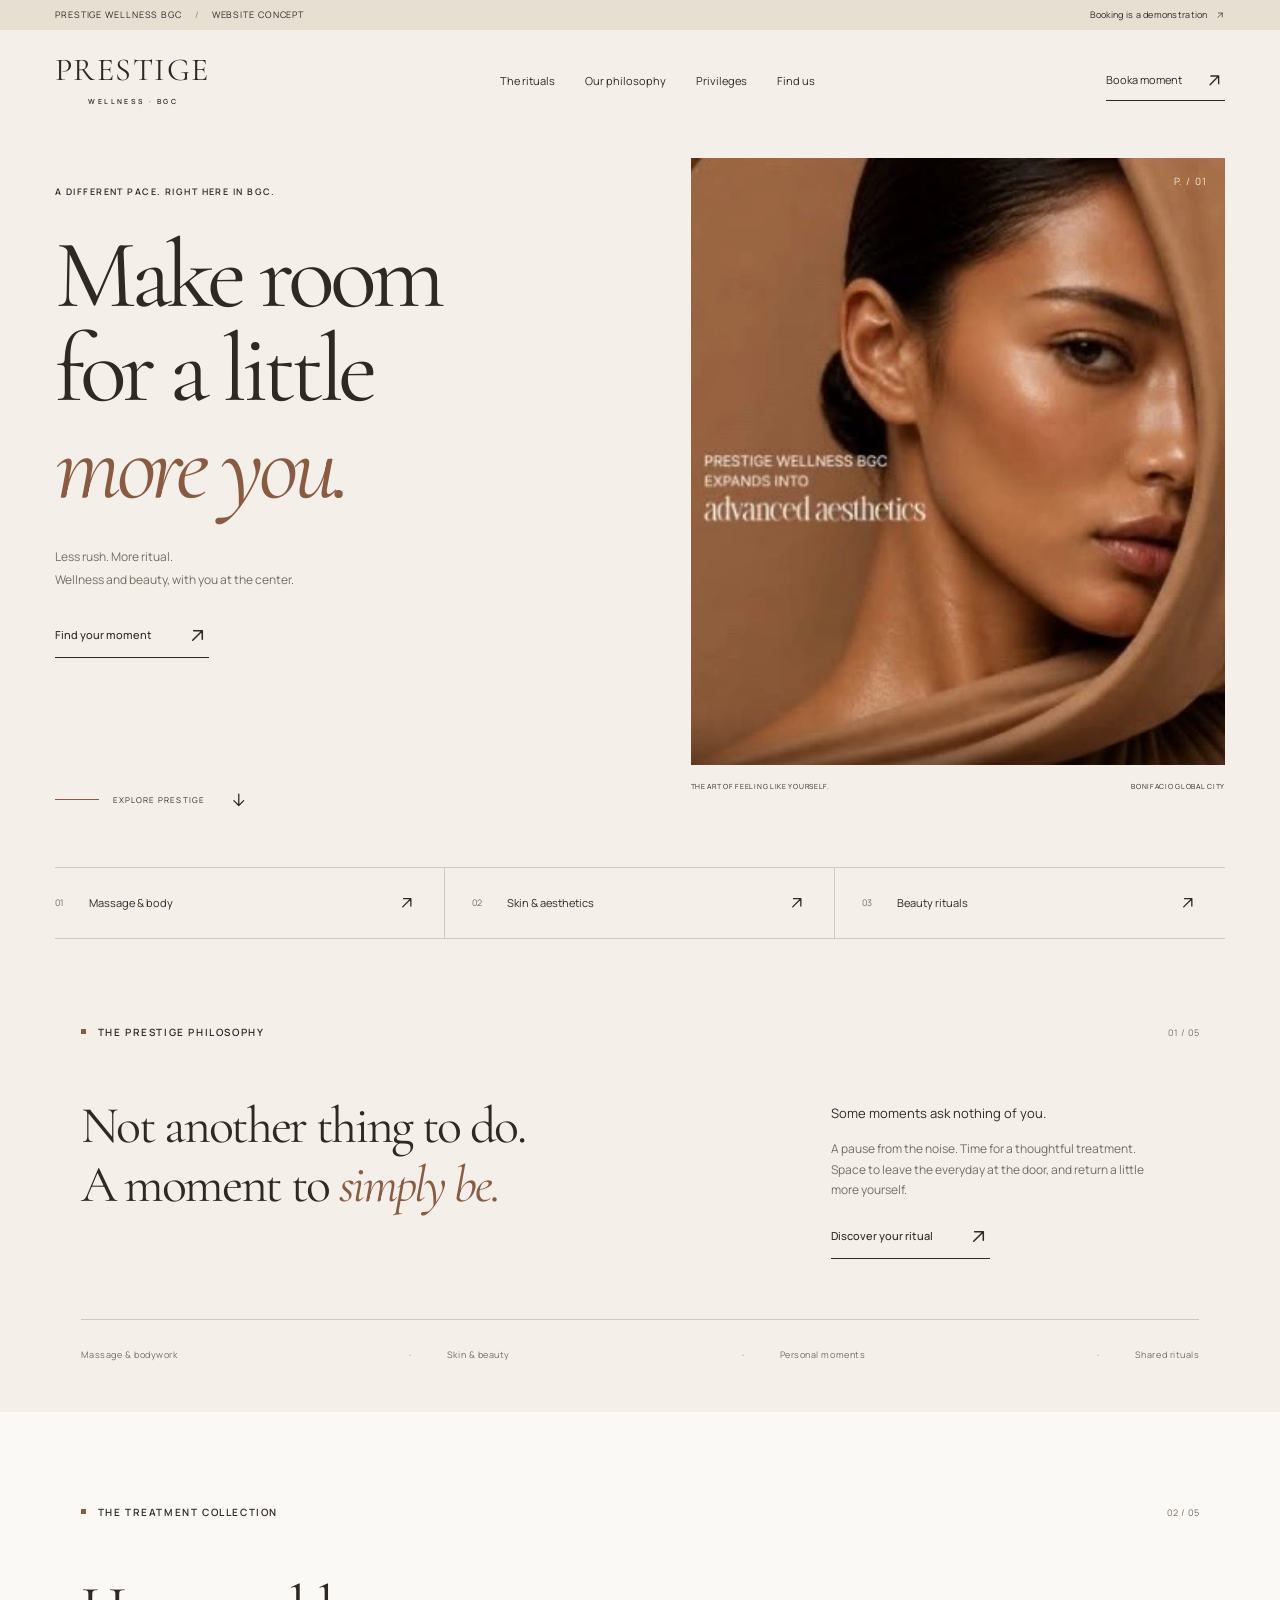
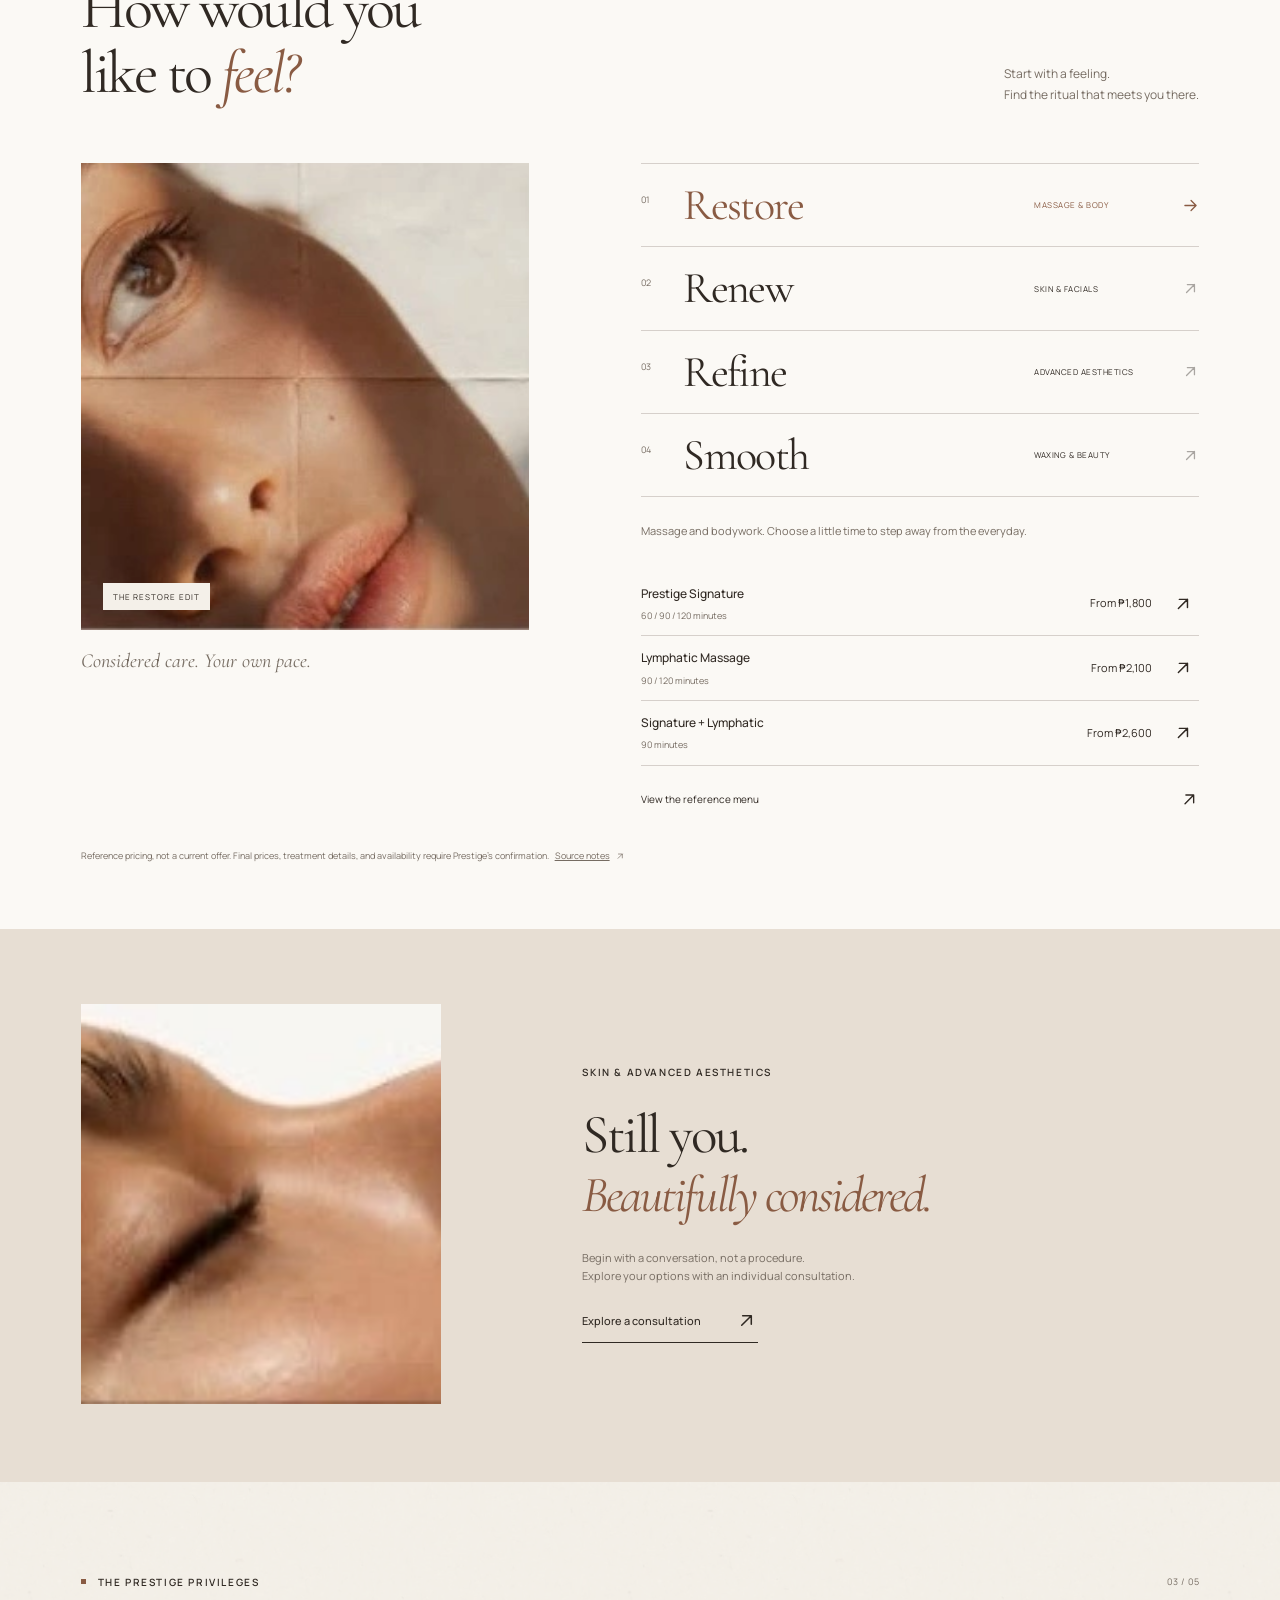
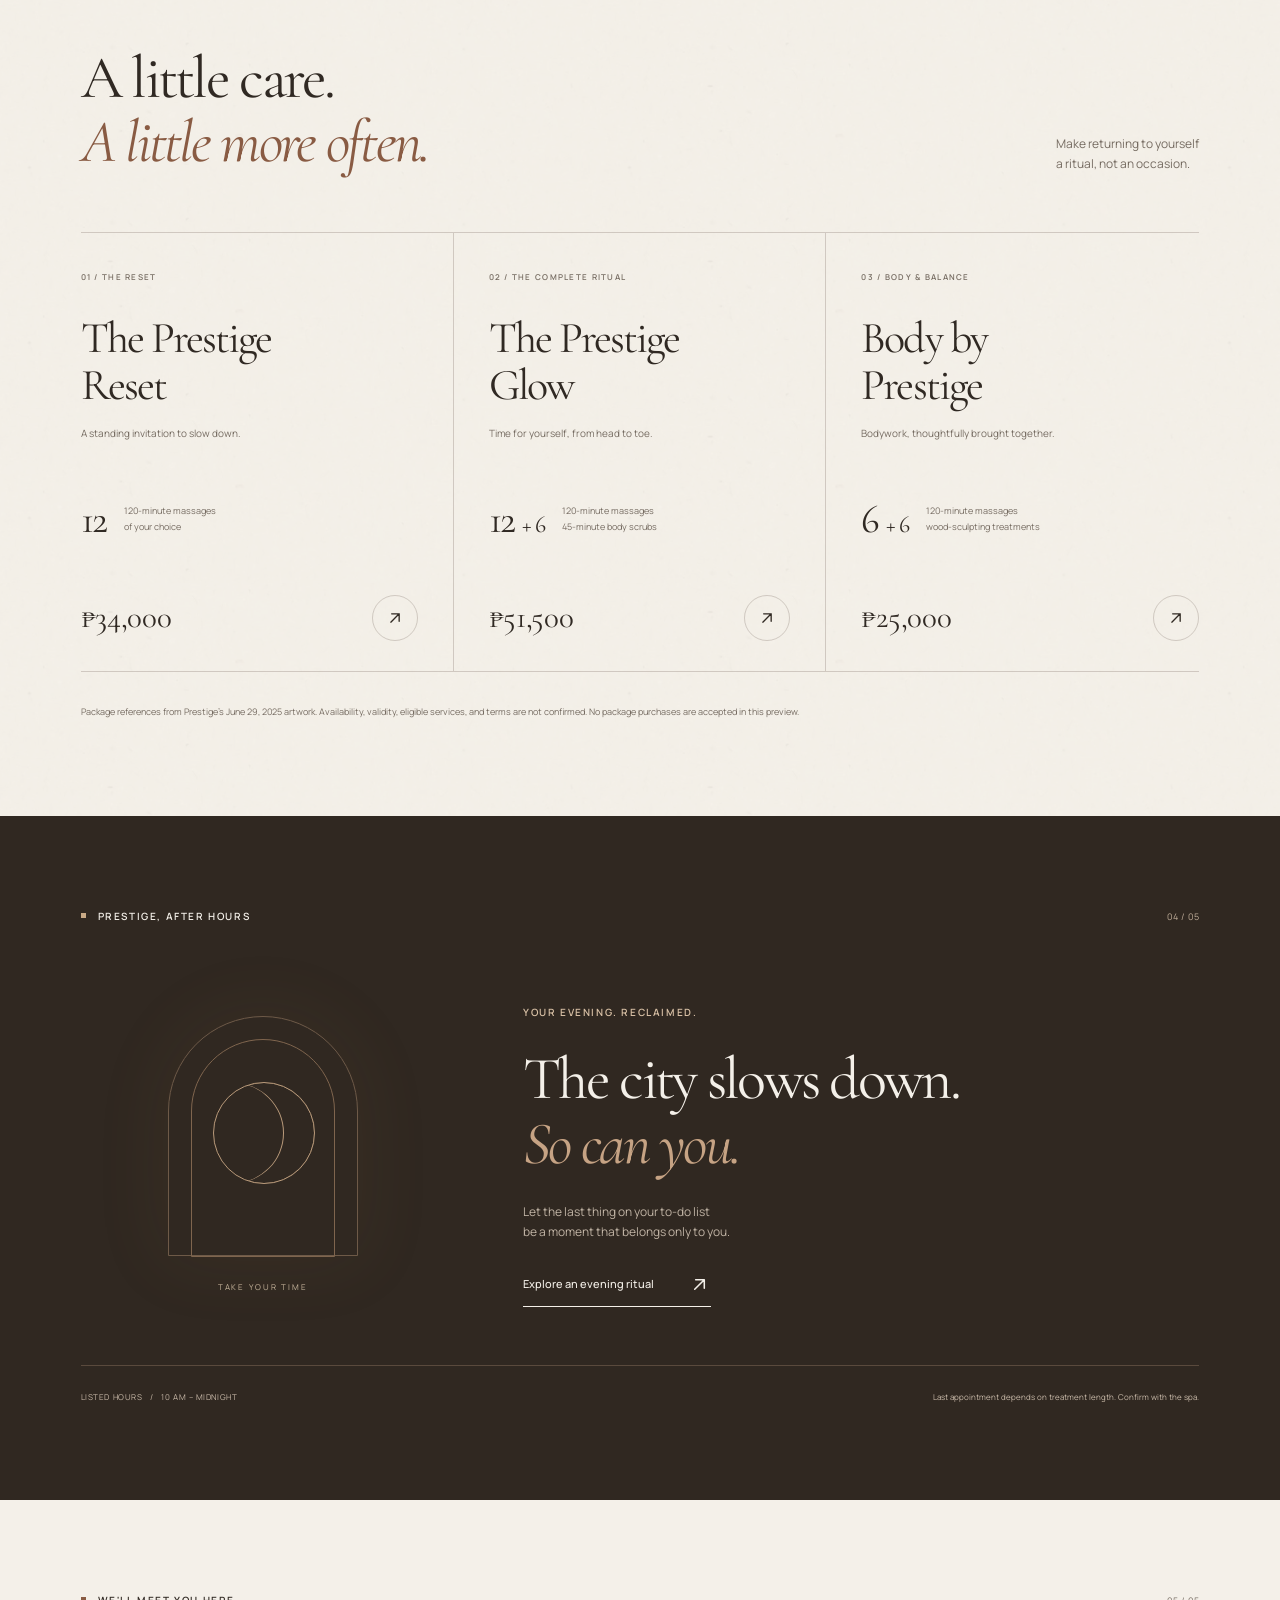
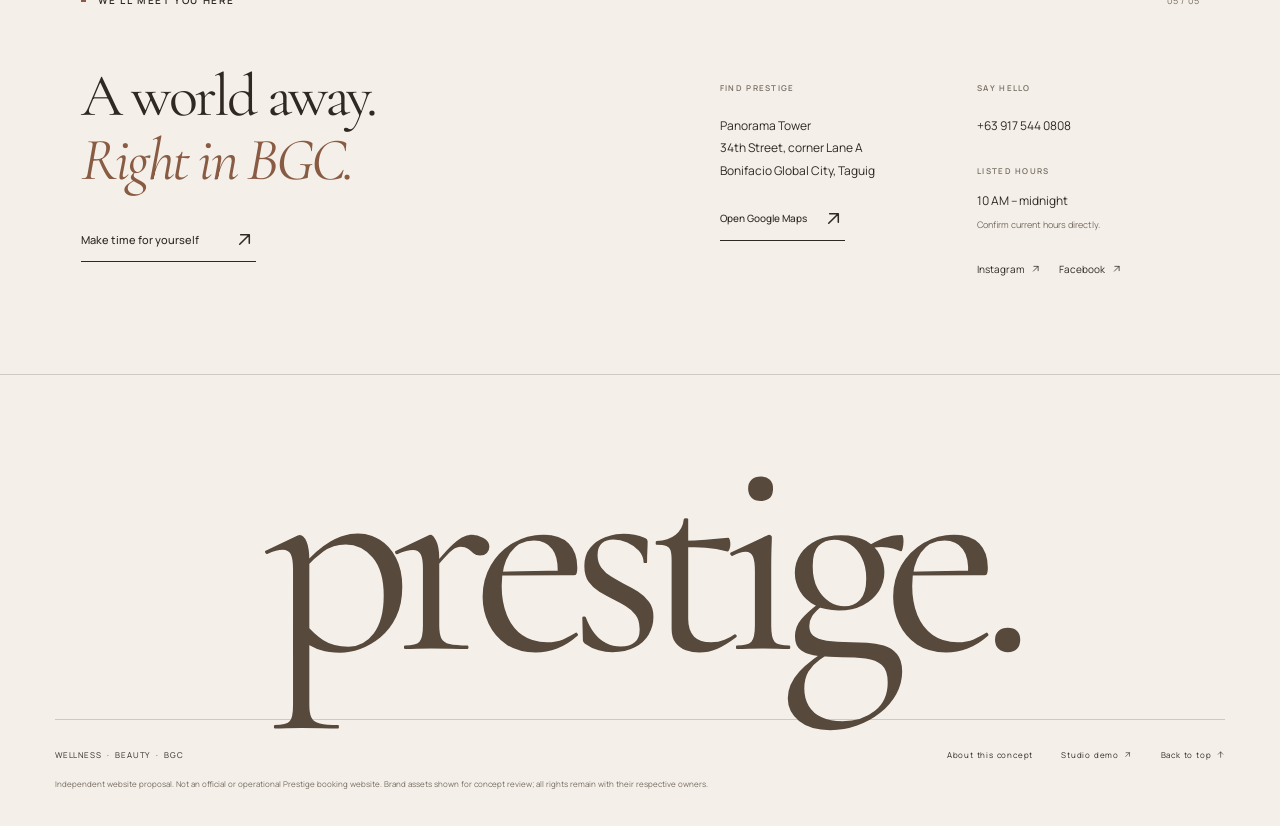
==== v1/index.html @ 55187566 "feat: organize demo versions into v1, v2, v3 folders - v1: Current deployed static site version - v2" ====
<!doctype html>
<html lang="en">
<head>
  <meta charset="utf-8">
  <meta name="viewport" content="width=device-width, initial-scale=1, viewport-fit=cover">
  <meta name="theme-color" content="#f4f0e9">
  <meta name="robots" content="noindex,nofollow">
  <meta name="description" content="An independent website concept for Prestige Wellness BGC. Explore wellness, beauty, and a demonstration booking experience. Not a live booking service.">
  <title>Prestige Wellness BGC &mdash; A little more you.</title>
  <link rel="icon" href="assets/favicon.svg" type="image/svg+xml">
  <link rel="preconnect" href="https://fonts.googleapis.com">
  <link rel="preconnect" href="https://fonts.gstatic.com" crossorigin>
  <link href="https://fonts.googleapis.com/css2?family=Cormorant+Garamond:ital,wght@0,400;0,500;0,600;1,400;1,500&family=Manrope:wght@400;450;500;550;600;650&display=swap" rel="stylesheet">
  <link rel="stylesheet" href="style.css">
  <script defer src="app.js"></script>
</head>
<body>
<svg class="svg-sprite" aria-hidden="true" focusable="false">
  <symbol id="icon-arrow-up-right" viewBox="0 0 24 24"><path d="M7 17 17 7M8 7h9v9"/></symbol>
  <symbol id="icon-arrow-right" viewBox="0 0 24 24"><path d="M5 12h14M13 6l6 6-6 6"/></symbol>
  <symbol id="icon-arrow-left" viewBox="0 0 24 24"><path d="M19 12H5M11 6l-6 6 6 6"/></symbol>
  <symbol id="icon-arrow-down" viewBox="0 0 24 24"><path d="M12 5v14M6 13l6 6 6-6"/></symbol>
  <symbol id="icon-arrow-up" viewBox="0 0 24 24"><path d="M12 19V5M6 11l6-6 6 6"/></symbol>
  <symbol id="icon-close" viewBox="0 0 24 24"><path d="m6 6 12 12M18 6 6 18"/></symbol>
  <symbol id="icon-check" viewBox="0 0 24 24"><path d="m5 12 4 4L19 6"/></symbol>
  <symbol id="icon-menu" viewBox="0 0 24 24"><path d="M4 8h16M4 16h16"/></symbol>
  <symbol id="icon-overview" viewBox="0 0 24 24"><rect x="4" y="4" width="6" height="6" rx="1"/><rect x="14" y="4" width="6" height="6" rx="1"/><rect x="4" y="14" width="6" height="6" rx="1"/><rect x="14" y="14" width="6" height="6" rx="1"/></symbol>
  <symbol id="icon-calendar" viewBox="0 0 24 24"><path d="M6 3v3M18 3v3M4 9h16M5 5h14a1 1 0 0 1 1 1v14H4V6a1 1 0 0 1 1-1Z"/></symbol>
  <symbol id="icon-diamond" viewBox="0 0 24 24"><path d="m12 3 9 9-9 9-9-9 9-9Z"/></symbol>
  <symbol id="icon-list" viewBox="0 0 24 24"><path d="M9 6h11M9 12h11M9 18h11M4 6h.01M4 12h.01M4 18h.01"/></symbol>
  <symbol id="icon-download" viewBox="0 0 24 24"><path d="M12 4v11M7 10l5 5 5-5M5 20h14"/></symbol>
  <symbol id="icon-plus" viewBox="0 0 24 24"><path d="M12 5v14M5 12h14"/></symbol>
</svg>
<a class="skip-link" href="#main">Skip to content</a>
<div id="site-view">
  <div class="concept-line"><span>PRESTIGE WELLNESS BGC <span class="concept-sep">/</span> WEBSITE CONCEPT</span><span>Booking is a demonstration <svg class="ui-icon" aria-hidden="true" viewBox="0 0 24 24"><use href="#icon-arrow-up-right"/></svg></span></div>
  <header class="site-header" id="site-header">
    <a href="#home" class="wordmark" aria-label="Prestige Wellness BGC home"><span>PRESTIGE</span><small>W E L L N E S S &nbsp; &middot; &nbsp; B G C</small></a>
    <nav class="desktop-nav" aria-label="Main navigation"><a href="#rituals">The rituals</a><a href="#philosophy">Our philosophy</a><a href="#privileges">Privileges</a><a href="#visit">Find us</a></nav>
    <div class="header-actions"><button class="book-link" data-book="default"><span class="book-label"><span>Book</span><span class="book-long"> a moment</span></span><svg class="ui-icon" aria-hidden="true" viewBox="0 0 24 24"><use href="#icon-arrow-up-right"/></svg></button><button class="menu-button" id="menu-open" aria-label="Open menu" aria-haspopup="dialog"><svg class="ui-icon" aria-hidden="true" viewBox="0 0 24 24"><use href="#icon-menu"/></svg></button></div>
  </header>
  <main id="main">
    <section class="hero" id="home" aria-labelledby="hero-title">
      <div class="hero-copy">
        <p class="eyebrow hero-enter">A DIFFERENT PACE. RIGHT HERE IN BGC.</p>
        <h1 id="hero-title"><span class="hero-line">Make room</span><span class="hero-line">for a little</span><span class="hero-line"><em>more you.</em></span></h1>
        <p class="hero-description hero-enter">Less rush. More ritual.<br>Wellness and beauty, with you at the center.</p>
        <button class="text-link hero-enter" data-book="default">Find your moment <svg class="ui-icon" aria-hidden="true" viewBox="0 0 24 24"><use href="#icon-arrow-up-right"/></svg></button>
        <a class="hero-scroll" href="#rituals"><span class="scroll-line" aria-hidden="true"></span>EXPLORE PRESTIGE <svg class="ui-icon" aria-hidden="true" viewBox="0 0 24 24"><use href="#icon-arrow-down"/></svg></a>
      </div>
      <div class="hero-art">
        <div class="hero-photo-wrap"><img class="hero-photo" src="assets/portrait.webp" alt="Warm-toned beauty photography from Prestige Wellness BGC's supplied brand artwork" width="750" height="752" fetchpriority="high"><div class="photo-shade"></div><span class="photo-index">P. / 01</span></div>
        <div class="hero-caption"><span>THE ART OF FEELING LIKE YOURSELF.</span><span>BONIFACIO GLOBAL CITY</span></div>
      </div>
    </section>
    <div class="chapter-strip" aria-label="Explore treatment categories"><a href="#rituals" data-category="restore"><span>01</span> Massage &amp; body <svg class="ui-icon" aria-hidden="true" viewBox="0 0 24 24"><use href="#icon-arrow-up-right"/></svg></a><a href="#rituals" data-category="renew"><span>02</span> Skin &amp; aesthetics <svg class="ui-icon" aria-hidden="true" viewBox="0 0 24 24"><use href="#icon-arrow-up-right"/></svg></a><a href="#rituals" data-category="smooth"><span>03</span> Beauty rituals <svg class="ui-icon" aria-hidden="true" viewBox="0 0 24 24"><use href="#icon-arrow-up-right"/></svg></a></div>
    <section class="philosophy section-pad" id="philosophy" aria-labelledby="philosophy-title">
      <div class="section-note"><span class="eyebrow">THE PRESTIGE PHILOSOPHY</span><span class="section-number">01 / 05</span></div>
      <div class="philosophy-grid reveal"><h2 id="philosophy-title">Not another thing to do.<br>A moment to <em>simply be.</em></h2><div class="philosophy-body"><p>Some moments ask nothing of you.</p><p>A pause from the noise. Time for a thoughtful treatment. Space to leave the everyday at the door, and return a little more yourself.</p><a class="text-link" href="#rituals">Discover your ritual <svg class="ui-icon" aria-hidden="true" viewBox="0 0 24 24"><use href="#icon-arrow-up-right"/></svg></a></div></div>
      <div class="quiet-details reveal"><span>Massage &amp; bodywork</span><span>Skin &amp; beauty</span><span>Personal moments</span><span>Shared rituals</span></div>
    </section>
    <section class="rituals section-pad" id="rituals" aria-labelledby="rituals-title">
      <div class="section-note"><span class="eyebrow">THE TREATMENT COLLECTION</span><span class="section-number">02 / 05</span></div>
      <div class="section-heading reveal"><h2 id="rituals-title">How would you<br>like to <em>feel?</em></h2><p>Start with a feeling.<br>Find the ritual that meets you there.</p></div>
      <div class="ritual-layout reveal">
        <div class="ritual-visual"><div class="ritual-image-frame"><img id="ritual-image" src="assets/skin-detail.webp" width="536" height="514" alt="A close-up from Prestige's warm, editorial beauty imagery" loading="lazy"><span class="image-label" id="ritual-image-label">THE RESTORE EDIT</span></div><p class="image-footnote">Considered care. Your own pace.</p></div>
        <div class="ritual-index"><div class="ritual-tabs" role="tablist" aria-label="Treatment collection"><button id="tab-restore" role="tab" aria-selected="true" aria-controls="ritual-panel" data-ritual="restore" tabindex="0"><span class="tab-number">01</span><span class="tab-name">Restore</span><span class="tab-description">MASSAGE &amp; BODY</span><svg class="ui-icon tab-arrow" aria-hidden="true" viewBox="0 0 24 24"><use href="#icon-arrow-up-right"/></svg></button><button id="tab-renew" role="tab" aria-selected="false" aria-controls="ritual-panel" data-ritual="renew" tabindex="-1"><span class="tab-number">02</span><span class="tab-name">Renew</span><span class="tab-description">SKIN &amp; FACIALS</span><svg class="ui-icon tab-arrow" aria-hidden="true" viewBox="0 0 24 24"><use href="#icon-arrow-up-right"/></svg></button><button id="tab-refine" role="tab" aria-selected="false" aria-controls="ritual-panel" data-ritual="refine" tabindex="-1"><span class="tab-number">03</span><span class="tab-name">Refine</span><span class="tab-description">ADVANCED AESTHETICS</span><svg class="ui-icon tab-arrow" aria-hidden="true" viewBox="0 0 24 24"><use href="#icon-arrow-up-right"/></svg></button><button id="tab-smooth" role="tab" aria-selected="false" aria-controls="ritual-panel" data-ritual="smooth" tabindex="-1"><span class="tab-number">04</span><span class="tab-name">Smooth</span><span class="tab-description">WAXING &amp; BEAUTY</span><svg class="ui-icon tab-arrow" aria-hidden="true" viewBox="0 0 24 24"><use href="#icon-arrow-up-right"/></svg></button></div><div class="ritual-panel" role="tabpanel" id="ritual-panel" aria-labelledby="tab-restore"></div><button class="menu-link" data-action="full-menu">View the reference menu <svg class="ui-icon" aria-hidden="true" viewBox="0 0 24 24"><use href="#icon-arrow-up-right"/></svg></button></div>
      </div>
      <p class="price-note">Reference pricing, not a current offer. Final prices, treatment details, and availability require Prestige's confirmation. <button class="inline-icon-link" data-action="sources">Source notes <svg class="ui-icon" aria-hidden="true" viewBox="0 0 24 24"><use href="#icon-arrow-up-right"/></svg></button></p>
    </section>
    <section class="skin-story" aria-labelledby="skin-title"><div class="skin-image"><img src="assets/stillness.webp" alt="A relaxed profile from Prestige's supplied advanced-aesthetics artwork" width="1125" height="381" loading="lazy"></div><div class="skin-story-copy reveal"><p class="eyebrow">SKIN &amp; ADVANCED AESTHETICS</p><h2 id="skin-title">Still you.<br><em>Beautifully considered.</em></h2><div class="skin-bottom"><p>Begin with a conversation, not a procedure.<br>Explore your options with an individual consultation.</p><button class="text-link" data-book="consultation">Explore a consultation <svg class="ui-icon" aria-hidden="true" viewBox="0 0 24 24"><use href="#icon-arrow-up-right"/></svg></button></div></div></section>
    <section class="privileges section-pad" id="privileges" aria-labelledby="privileges-title"><div class="section-note"><span class="eyebrow">THE PRESTIGE PRIVILEGES</span><span class="section-number">03 / 05</span></div><div class="section-heading reveal"><h2 id="privileges-title">A little care.<br><em>A little more often.</em></h2><p>Make returning to yourself<br>a ritual, not an occasion.</p></div><div class="package-grid reveal"><article class="package"><span class="eyebrow">01 / THE RESET</span><h3>The Prestige<br>Reset</h3><p class="package-intro">A standing invitation to slow down.</p><div class="package-inclusion"><strong>12</strong><span>120-minute massages<br>of your choice</span></div><div class="package-bottom"><span class="package-price">&#8369;34,000</span><button class="round-arrow" data-package="reset" aria-label="Explore The Prestige Reset"><svg class="ui-icon" aria-hidden="true" viewBox="0 0 24 24"><use href="#icon-arrow-up-right"/></svg></button></div></article><article class="package"><span class="eyebrow">02 / THE COMPLETE RITUAL</span><h3>The Prestige<br>Glow</h3><p class="package-intro">Time for yourself, from head to toe.</p><div class="package-inclusion"><strong>12 <i>+ 6</i></strong><span>120-minute massages<br>45-minute body scrubs</span></div><div class="package-bottom"><span class="package-price">&#8369;51,500</span><button class="round-arrow" data-package="glow" aria-label="Explore The Prestige Glow"><svg class="ui-icon" aria-hidden="true" viewBox="0 0 24 24"><use href="#icon-arrow-up-right"/></svg></button></div></article><article class="package"><span class="eyebrow">03 / BODY &amp; BALANCE</span><h3>Body by<br>Prestige</h3><p class="package-intro">Bodywork, thoughtfully brought together.</p><div class="package-inclusion"><strong>6 <i>+ 6</i></strong><span>120-minute massages<br>wood-sculpting treatments</span></div><div class="package-bottom"><span class="package-price">&#8369;25,000</span><button class="round-arrow" data-package="body" aria-label="Explore Body by Prestige"><svg class="ui-icon" aria-hidden="true" viewBox="0 0 24 24"><use href="#icon-arrow-up-right"/></svg></button></div></article></div><p class="price-note">Package references from Prestige's June 29, 2025 artwork. Availability, validity, eligible services, and terms are not confirmed. No package purchases are accepted in this preview.</p></section>
    <section class="after-dark section-pad" id="evening" aria-labelledby="evening-title"><div class="section-note"><span class="eyebrow">PRESTIGE, AFTER HOURS</span><span class="section-number">04 / 05</span></div><div class="after-dark-inner reveal"><div class="evening-mark" aria-hidden="true"><span></span><small>TAKE YOUR TIME</small></div><div><p class="eyebrow">YOUR EVENING. RECLAIMED.</p><h2 id="evening-title">The city slows down.<br><em>So can you.</em></h2><p>Let the last thing on your to-do list<br>be a moment that belongs only to you.</p><button class="text-link light" data-book="default" data-evening="true">Explore an evening ritual <svg class="ui-icon" aria-hidden="true" viewBox="0 0 24 24"><use href="#icon-arrow-up-right"/></svg></button></div></div><div class="evening-footer"><span>LISTED HOURS &nbsp; / &nbsp; 10 AM &ndash; MIDNIGHT</span><span>Last appointment depends on treatment length. Confirm with the spa.</span></div></section>
    <section class="visit section-pad" id="visit" aria-labelledby="visit-title"><div class="section-note"><span class="eyebrow">WE'LL MEET YOU HERE</span><span class="section-number">05 / 05</span></div><div class="visit-grid reveal"><div><h2 id="visit-title">A world away.<br><em>Right in BGC.</em></h2><button class="text-link" data-book="default">Make time for yourself <svg class="ui-icon" aria-hidden="true" viewBox="0 0 24 24"><use href="#icon-arrow-up-right"/></svg></button></div><div class="visit-details"><div><span class="eyebrow">FIND PRESTIGE</span><p>Panorama Tower<br>34th Street, corner Lane A<br>Bonifacio Global City, Taguig</p><a class="text-link small-link" href="https://www.google.com/maps/search/?api=1&amp;query=Prestige+Wellness+BGC+Panorama+Tower+Taguig" target="_blank" rel="noopener noreferrer">Open Google Maps <svg class="ui-icon" aria-hidden="true" viewBox="0 0 24 24"><use href="#icon-arrow-up-right"/></svg></a></div><div><span class="eyebrow">SAY HELLO</span><p><a href="tel:+639175440808">+63 917 544 0808</a></p><span class="eyebrow hours-label">LISTED HOURS</span><p>10 AM &ndash; midnight<br><small>Confirm current hours directly.</small></p><div class="social-links"><a class="inline-icon-link" href="https://www.instagram.com/prstgwellnessbgc/" target="_blank" rel="noopener noreferrer">Instagram <svg class="ui-icon" aria-hidden="true" viewBox="0 0 24 24"><use href="#icon-arrow-up-right"/></svg></a><a class="inline-icon-link" href="https://www.facebook.com/profile.php?id=61563363686619" target="_blank" rel="noopener noreferrer">Facebook <svg class="ui-icon" aria-hidden="true" viewBox="0 0 24 24"><use href="#icon-arrow-up-right"/></svg></a></div></div></div></div></section>
  </main>
  <footer class="site-footer"><div class="footer-wordmark" aria-hidden="true">prestige.</div><div class="footer-bottom"><span>WELLNESS &nbsp;&middot;&nbsp; BEAUTY &nbsp;&middot;&nbsp; BGC</span><div><button data-action="sources">About this concept</button><a class="inline-icon-link" href="#studio">Studio demo <svg class="ui-icon" aria-hidden="true" viewBox="0 0 24 24"><use href="#icon-arrow-up-right"/></svg></a><a class="inline-icon-link" href="#home" aria-label="Back to top">Back to top <svg class="ui-icon" aria-hidden="true" viewBox="0 0 24 24"><use href="#icon-arrow-up"/></svg></a></div></div><p class="footer-disclosure">Independent website proposal. Not an official or operational Prestige booking website. Brand assets shown for concept review; all rights remain with their respective owners.</p></footer>
  <div class="mobile-book-bar"><span>A moment, just for you.<small>BOOKING PREVIEW</small></span><button data-book="default">Book <svg class="ui-icon" aria-hidden="true" viewBox="0 0 24 24"><use href="#icon-arrow-up-right"/></svg></button></div>
</div>
<div id="studio-view" hidden>
  <aside class="studio-sidebar"><a href="#home" class="wordmark"><span>PRESTIGE</span><small>WELLNESS / STUDIO</small></a><div class="studio-badge">OPERATIONS DEMO</div><nav aria-label="Studio navigation"><button data-studio="overview" class="active"><svg class="ui-icon" aria-hidden="true" viewBox="0 0 24 24"><use href="#icon-overview"/></svg> Overview</button><button data-studio="appointments"><svg class="ui-icon" aria-hidden="true" viewBox="0 0 24 24"><use href="#icon-calendar"/></svg> Appointments</button><button data-studio="packages"><svg class="ui-icon" aria-hidden="true" viewBox="0 0 24 24"><use href="#icon-diamond"/></svg> Guest privileges</button><button data-studio="catalogue"><svg class="ui-icon" aria-hidden="true" viewBox="0 0 24 24"><use href="#icon-list"/></svg> Service catalogue</button></nav><div class="sidebar-bottom"><p>Thoughtful outside.<br>Considered within.</p><a class="inline-icon-link" href="#home"><svg class="ui-icon" aria-hidden="true" viewBox="0 0 24 24"><use href="#icon-arrow-left"/></svg> Guest experience</a><button data-action="reset-demo">Reset demo data</button></div></aside>
  <main class="studio-main" id="studio-main"><div class="studio-topline"><span><i class="demo-dot"></i> SIMULATED DATA &middot; THIS BROWSER ONLY</span><a class="inline-icon-link" href="#home">Guest site <svg class="ui-icon" aria-hidden="true" viewBox="0 0 24 24"><use href="#icon-arrow-up-right"/></svg></a></div><div id="studio-content"></div></main>
</div>
<dialog id="mobile-menu" class="mobile-menu" aria-labelledby="mobile-menu-title"><div class="mobile-menu-head"><span class="eyebrow" id="mobile-menu-title">PRESTIGE WELLNESS</span><button class="icon-close" data-close="mobile-menu" aria-label="Close menu"><svg class="ui-icon" aria-hidden="true" viewBox="0 0 24 24"><use href="#icon-close"/></svg></button></div><nav aria-label="Mobile navigation"><a href="#rituals">The rituals <span>01</span></a><a href="#philosophy">Our philosophy <span>02</span></a><a href="#privileges">Privileges <span>03</span></a><a href="#visit">Find us <span>04</span></a></nav><button class="solid-button" data-book="default">Book a moment <svg class="ui-icon" aria-hidden="true" viewBox="0 0 24 24"><use href="#icon-arrow-up-right"/></svg></button><p class="fine-print">A concept preview. No live bookings.</p></dialog>
<dialog id="booking-dialog" class="booking-dialog" aria-labelledby="booking-title"><div class="booking-layout"><aside class="booking-aside"><a class="wordmark" href="#home" data-close="booking-dialog"><span>PRESTIGE</span><small>WELLNESS &middot; BGC</small></a><div class="booking-aside-middle"><p class="eyebrow">A LITTLE TIME, JUST FOR YOU.</p><h2>Your moment<br><em>starts here.</em></h2><div id="booking-summary"></div></div><p class="booking-demo-note"><span class="demo-dot"></span> CONCEPT PREVIEW<br><span>No live availability. No payment.<br>No personal details required.</span></p></aside><div class="booking-main"><div class="booking-top"><span id="booking-progress" class="eyebrow">01 / YOUR RITUAL</span><button class="icon-close" data-close="booking-dialog" aria-label="Close booking preview"><svg class="ui-icon" aria-hidden="true" viewBox="0 0 24 24"><use href="#icon-close"/></svg></button></div><div id="booking-body"></div><div id="booking-footer" class="booking-footer"></div></div></div></dialog>
<dialog id="info-dialog" class="info-dialog" aria-labelledby="info-title"><button class="icon-close info-close" data-close="info-dialog" aria-label="Close details"><svg class="ui-icon" aria-hidden="true" viewBox="0 0 24 24"><use href="#icon-close"/></svg></button><div id="info-content"></div></dialog>
<div class="toast" id="toast" role="status" aria-live="polite"></div>
</body>
</html>
---- v1/style.css ----
:root{--paper:#f4f0e9;--white:#fbf9f5;--ink:#302923;--muted:#766c62;--clay:#895b43;--sand:#ded4c7;--line:rgba(64,48,36,.2);--dark:#302821;--serif:'Cormorant Garamond','GFS Didot','Bodoni 72','Didot',Georgia,serif;--sans:'Manrope','Inter',Arial,sans-serif;--ease:cubic-bezier(.22,1,.36,1)}
*{box-sizing:border-box}html{scroll-behavior:smooth;scroll-padding-top:110px}body{margin:0;color:var(--ink);background:var(--paper);font-family:var(--sans);font-size:14px;line-height:1.7;-webkit-font-smoothing:antialiased}body.modal-open{overflow:hidden}button,input,select{font:inherit}button,a{-webkit-tap-highlight-color:transparent}button{color:inherit;cursor:pointer}button{background:none;border:0}a{color:inherit;text-decoration:none}a,button{touch-action:manipulation}button:disabled{cursor:not-allowed;opacity:.4}button:focus-visible,a:focus-visible,input:focus-visible,select:focus-visible,summary:focus-visible{outline:2px solid var(--clay);outline-offset:5px}img{display:block;max-width:100%;object-fit:cover}p{margin:0 0 1.2em}h1,h2,h3,h4{margin:0;font-family:var(--serif);font-weight:400;line-height:1.07;letter-spacing:-.045em}h2{font-size:clamp(42px,4.7vw,75px)}h3{font-size:36px}em{font-family:var(--serif);font-weight:400;color:var(--clay)}[hidden]{display:none!important}::selection{background:#b99d86;color:var(--white)}.skip-link{position:fixed;top:-60px;left:20px;z-index:99;padding:12px 24px;background:var(--ink);color:white}.skip-link:focus{top:12px}.eyebrow{font-size:10px;font-weight:600;line-height:1.7;letter-spacing:.16em}.concept-line{height:30px;background:#e8dfd3;display:flex;justify-content:space-between;align-items:center;padding:0 4.3%;font-size:9px;letter-spacing:.1em}.concept-line>span:last-child{letter-spacing:.03em}.concept-sep{margin:0 10px;opacity:.5}.site-header{height:102px;padding:0 4.3%;display:flex;align-items:center;justify-content:space-between;gap:25px;position:sticky;top:0;z-index:20;background:var(--paper);transition:height .35s var(--ease),box-shadow .35s}.site-header.is-scrolled{height:80px;box-shadow:0 1px 0 var(--line)}.wordmark{display:inline-flex;flex-direction:column;align-items:center;flex-shrink:0}.wordmark>span{font-family:var(--serif);font-size:32px;line-height:1;letter-spacing:.045em}.wordmark>small{font-size:7px;font-weight:600;letter-spacing:.1em;margin-top:10px}.desktop-nav{display:flex;gap:30px}.desktop-nav a{font-size:11px;position:relative;padding:8px 0}.desktop-nav a:after{content:'';position:absolute;bottom:2px;left:0;right:100%;height:1px;background:var(--ink);transition:right .3s}.desktop-nav a:hover:after{right:0}.header-actions{display:flex;gap:25px;align-items:center}.reserve-link{display:flex;align-items:center;gap:22px;border-bottom:1px solid var(--ink);padding:9px 0;font-size:11px}.reserve-link span{font-size:20px;transition:transform .3s}.reserve-link:hover span{transform:translate(3px,-3px)}.menu-button{display:none;width:32px;padding:5px 0}.menu-button i{display:block;height:1px;background:currentColor;margin:7px 0}.hero{padding:20px 4.3% 28px;display:grid;grid-template-columns:1.08fr 1fr;gap:5%;max-width:1720px;margin:0 auto;min-height:640px;align-items:stretch}.hero-copy{padding:32px 0 0;display:flex;flex-direction:column;align-items:flex-start}.hero-copy>.eyebrow{margin-bottom:30px;font-size:9px}.hero h1{font-size:clamp(74px,7.6vw,122px);line-height:.96;letter-spacing:-.055em;position:relative;z-index:1}.hero-line{display:block}.hero-line em{line-height:1.03}.hero-description{font-size:12px;line-height:1.9;margin:30px 0 22px;color:var(--muted)}.text-link{display:inline-flex;gap:34px;justify-content:space-between;align-items:center;border-bottom:1px solid currentColor;padding:10px 0;font-size:11px;line-height:1.5;font-weight:500;min-height:44px}.text-link>span{font-size:22px;font-weight:400;transition:transform .3s var(--ease)}.text-link:hover>span{transform:translate(3px,-3px)}.hero-scroll{margin-top:auto;padding-top:44px;display:flex;align-items:center;gap:14px;font-size:8px;letter-spacing:.13em}.scroll-line{width:44px;height:1px;background:var(--clay)}.hero-scroll>span:last-child{font-size:18px;margin-left:10px}.hero-art{position:relative;min-width:0;padding-top:6px}.hero-photo-wrap{position:relative;overflow:hidden;background:#9b6a49;aspect-ratio:.88;max-height:710px}.hero-photo{width:100%;height:100%;position:absolute;object-position:58% 50%;transform:scale(1.035);transition:transform 2s var(--ease)}.ready .hero-photo{transform:scale(1)}.photo-shade{position:absolute;inset:0;box-shadow:inset 0 -80px 60px -75px rgba(27,13,4,.7);pointer-events:none}.photo-index{position:absolute;right:18px;top:15px;color:#f5e7d5;font-size:10px;letter-spacing:.12em}.hero-caption{display:flex;justify-content:space-between;gap:15px;font-size:7px;letter-spacing:.1em;padding:16px 0}.chapter-strip{margin:30px 4.3% 0;border-top:1px solid var(--line);border-bottom:1px solid var(--line);display:grid;grid-template-columns:repeat(3,1fr)}.chapter-strip a{padding:25px 7%;display:flex;align-items:center;gap:25px;border-right:1px solid var(--line);font-size:11px;transition:background .3s}.chapter-strip a:first-child{padding-left:0}.chapter-strip a:last-child{border:0}.chapter-strip a>span:first-child{font-size:9px;color:var(--muted)}.chapter-strip a>span:last-child{margin-left:auto;font-size:17px}.chapter-strip a:hover{background:rgba(167,139,108,.08)}.section-pad{padding:92px 6.3% 96px}.section-note{display:flex;justify-content:space-between;align-items:center;margin-bottom:55px}.section-note>.eyebrow:before{content:'';display:inline-block;width:5px;height:5px;background:var(--clay);margin:0 12px 2px 0}.section-number{font-size:9px;letter-spacing:.08em;color:var(--muted)}.philosophy{padding-top:85px;padding-bottom:50px}.philosophy-grid{display:grid;grid-template-columns:1.7fr 1fr;gap:11%;align-items:start}.philosophy h2{font-size:clamp(38px,4.05vw,64px);line-height:1.15}.philosophy-body{font-size:12px;max-width:340px;padding-top:6px}.philosophy-body p:first-child{font-size:13px}.philosophy-body p:nth-child(2){color:var(--muted)}.quiet-details{display:flex;justify-content:space-between;margin-top:60px;padding-top:27px;border-top:1px solid var(--line);font-size:9px;letter-spacing:.06em;color:var(--muted)}.quiet-details span+span:before{content:'\00b7';margin-right:35px;color:var(--clay)}.rituals{background:var(--white);position:relative;padding-bottom:64px}.section-heading{display:flex;justify-content:space-between;gap:40px;align-items:end;margin-bottom:58px}.section-heading>p{font-size:12px;color:var(--muted);margin:0;max-width:290px}.ritual-layout{display:grid;grid-template-columns:.9fr 1.12fr;gap:10%;align-items:start}.ritual-visual{position:sticky;top:130px}.ritual-image-frame{overflow:hidden;position:relative;background:var(--sand);aspect-ratio:.96}.ritual-image-frame>img{width:100%;height:100%;transition:opacity .25s ease,transform .65s var(--ease);object-position:center}.ritual-image-frame:hover>img{transform:scale(1.025)}.ritual-image-frame>img.changing{opacity:0}.image-label{position:absolute;bottom:20px;left:22px;padding:7px 10px;font-size:8px;background:var(--paper);letter-spacing:.12em}.image-footnote{font-family:var(--serif);font-size:20px;font-style:italic;margin-top:14px;color:var(--muted)}.ritual-tabs{border-top:1px solid var(--line)}.ritual-tabs>button{width:100%;display:grid;grid-template-columns:30px 1fr 135px 18px;gap:12px;align-items:center;text-align:left;padding:17px 0;border-bottom:1px solid var(--line);transition:color .25s,padding .35s var(--ease)}.ritual-tabs>button[aria-selected=true]{color:var(--clay)}.ritual-tabs>button:hover{padding-left:7px}.tab-number{font-size:9px;color:var(--muted);align-self:start;padding-top:11px}.tab-name{font-family:var(--serif);font-size:44px;letter-spacing:-.035em;line-height:1.1}.tab-description{font-size:8px;letter-spacing:.06em}.tab-arrow{font-size:23px;opacity:.4;transition:transform .3s}.ritual-tabs>button[aria-selected=true] .tab-arrow{opacity:1;transform:rotate(45deg)}.ritual-panel{padding:25px 0 0;min-height:210px}.ritual-panel>p{font-size:11px;color:var(--muted);max-width:450px;min-height:36px}.service-row{display:flex;justify-content:space-between;align-items:center;gap:15px;padding:12px 0;border-bottom:1px solid var(--line)}.service-row strong{font-size:12px;font-weight:500;display:block}.service-row small{font-size:9px;display:block;color:var(--muted);margin-top:4px}.service-row>button{display:flex;align-items:center;gap:20px;font-size:11px;min-height:38px;white-space:nowrap}.service-row>button span{font-size:20px}.menu-link{display:flex;align-items:center;justify-content:space-between;width:100%;padding:23px 0 7px;font-size:10px}.menu-link>span{font-size:18px}.price-note{margin:32px 0 0;font-size:9px;line-height:1.8;color:var(--muted);max-width:810px}.price-note button{text-decoration:underline;font-size:inherit;padding:0;margin-left:4px}.skin-story{background:#e7ded3;padding:75px 6.3% 78px;display:grid;grid-template-columns:.65fr 1fr;gap:9%;align-items:center}.skin-image{overflow:hidden;aspect-ratio:.9;background:#d4b99f;align-self:stretch;max-height:400px}.skin-image img{height:100%;width:100%;object-position:43% center}.skin-story-copy>.eyebrow{margin-bottom:25px}.skin-story h2{font-size:clamp(44px,4.3vw,69px);line-height:1.07}.skin-story h2 em{font-size:.92em}.skin-bottom{margin-top:25px;font-size:11px;color:var(--muted)}.skin-bottom .text-link{color:var(--ink)}.privileges{position:relative;background:var(--paper)}.privileges:before{content:'';position:absolute;inset:0;background:url('assets/paper.webp') repeat;background-size:600px;opacity:.14;pointer-events:none}.privileges>*{position:relative}.package-grid{display:grid;grid-template-columns:repeat(3,1fr);border-top:1px solid var(--line);border-bottom:1px solid var(--line)}.package{padding:30px 35px 27px;border-right:1px solid var(--line);position:relative;transition:background .3s}.package:first-child{padding-left:0}.package:last-child{border-right:0;padding-right:0}.package>.eyebrow{font-size:8px;color:var(--muted)}.package h3{font-size:44px;margin:28px 0 16px}.package-intro{font-size:10px;color:var(--muted);min-height:36px}.package-inclusion{display:flex;gap:18px;align-items:center;min-height:75px;margin:20px 0 35px}.package-inclusion strong{font-family:var(--serif);font-size:40px;font-weight:400;white-space:nowrap;letter-spacing:-.04em}.package-inclusion strong i{font-size:24px;font-style:normal}.package-inclusion>span{font-size:9px;color:var(--muted)}.package-bottom{display:flex;align-items:center;justify-content:space-between}.package-price{font-family:var(--serif);font-size:31px;letter-spacing:-.01em}.round-arrow{width:46px;height:46px;border-radius:50%;border:1px solid var(--line);font-size:23px;transition:background .3s,color .3s,transform .3s}.round-arrow:hover{background:var(--ink);color:var(--paper);transform:rotate(5deg)}.after-dark{background:var(--dark);color:var(--paper);overflow:hidden;position:relative}.after-dark .section-number{color:#c1af9b}.after-dark .section-note>.eyebrow:before{background:#c9aa86}.after-dark .section-note{margin-bottom:60px}.after-dark-inner{display:grid;grid-template-columns:.7fr 1.3fr;gap:7%;align-items:center;padding:10px 0 50px}.after-dark-inner>div:last-child>.eyebrow{color:#d8c0a5;margin-bottom:25px}.after-dark h2{font-size:clamp(47px,4.7vw,76px);line-height:1.09}.after-dark h2 em{color:#c6a384}.after-dark-inner>div:last-child>p:not(.eyebrow){font-size:12px;color:#c0b3a4;margin:25px 0 20px}.evening-mark{display:flex;flex-direction:column;align-items:center;justify-content:center;position:relative;min-height:320px}.evening-mark>span{display:block;width:190px;height:240px;border-radius:110px 110px 0 0;border:1px solid #6e5a48;position:relative;box-shadow:0 0 75px 5px rgba(165,124,82,.08)}.evening-mark>span:before{content:'';position:absolute;left:22px;top:22px;width:142px;height:216px;border-radius:85px 85px 0 0;border:1px solid #7f654e}.evening-mark>span:after{content:'';width:100px;height:100px;border-radius:50%;position:absolute;left:44px;top:65px;border:1px solid #b99a7a;box-shadow:inset -30px 0 0 0 #302821,inset -31px 0 0 0 #b99a7a}.evening-mark>small{font-size:8px;letter-spacing:.23em;margin-top:24px;color:#c9b79f}.light{color:var(--paper)}.evening-footer{border-top:1px solid #5a4a3d;padding-top:24px;display:flex;justify-content:space-between;gap:25px;font-size:8px;letter-spacing:.07em;color:#cabbaa}.evening-footer>span:last-child{letter-spacing:0}.visit-grid{display:grid;grid-template-columns:1.1fr 1fr;gap:10%}.visit-grid h2{font-size:clamp(42px,4.7vw,72px);margin-bottom:26px}.visit-details{display:grid;grid-template-columns:1fr 1fr;gap:35px;padding-top:10px}.visit-details .eyebrow{font-size:8px;color:var(--muted)}.visit-details p{font-size:12px;margin-top:17px;line-height:1.9}.visit-details small{font-size:9px;color:var(--muted)}.small-link{font-size:10px;gap:15px}.hours-label{display:block;margin-top:27px}.hours-label+p{margin-top:12px}.social-links{display:flex;gap:18px;flex-wrap:wrap;font-size:10px;margin-top:25px}.site-footer{padding:20px 4.3% 35px;border-top:1px solid var(--line);overflow:hidden}.footer-wordmark{font-family:var(--serif);font-size:22.6vw;line-height:1.12;letter-spacing:-.075em;text-align:center;font-weight:400;color:#57493c}.footer-bottom{display:flex;justify-content:space-between;gap:25px;padding:28px 0 16px;border-top:1px solid var(--line);font-size:8px;letter-spacing:.1em}.footer-bottom>div{display:flex;gap:28px}.footer-bottom button{padding:0;font-size:inherit;letter-spacing:inherit}.footer-disclosure{font-size:8px;color:var(--muted);margin:0;max-width:760px}.mobile-book-bar{display:none}.js-enabled .reveal{opacity:0;transform:translateY(20px);transition:opacity .8s var(--ease),transform .8s var(--ease)}.js-enabled .reveal.visible{opacity:1;transform:none}.ready .hero-line{animation:hero-in 1s var(--ease) both}.ready .hero-line:nth-child(2){animation-delay:.1s}.ready .hero-line:nth-child(3){animation-delay:.2s}.ready .hero-enter{animation:hero-in 1.2s var(--ease) .25s both}@keyframes hero-in{from{opacity:0;transform:translateY(18px)}to{opacity:1;transform:none}}
/* Dialogs */
dialog{border:0;color:var(--ink);padding:0;background:var(--paper)}dialog::backdrop{background:rgba(29,22,16,.65);animation:backdrop-in .3s}dialog[open]{animation:dialog-in .42s var(--ease)}dialog.is-closing{animation:dialog-out .18s ease forwards}dialog.is-closing::backdrop{animation:backdrop-out .18s ease forwards}@keyframes backdrop-in{from{opacity:0}to{opacity:1}}@keyframes backdrop-out{to{opacity:0}}@keyframes dialog-in{from{opacity:0;transform:translateY(22px)}to{opacity:1;transform:none}}@keyframes dialog-out{to{opacity:0;transform:translateY(12px)}}.icon-close{width:44px;height:44px;font-size:28px;line-height:1;font-family:Arial,sans-serif;font-weight:300;flex-shrink:0;display:flex;align-items:center;justify-content:center;transition:background .2s}.icon-close:hover{background:rgba(126,98,74,.1)}.booking-dialog{width:min(1100px,94vw);max-width:none;max-height:92dvh;overflow:auto;box-shadow:0 40px 120px #0003}.booking-layout{display:grid;grid-template-columns:33% 67%;min-height:680px}.booking-aside{background:#e3d6c6;padding:42px 33px 28px;display:flex;flex-direction:column;align-items:flex-start;position:relative;overflow:hidden}.booking-aside:before{content:'';position:absolute;inset:0;background:url('assets/paper.webp') repeat;opacity:.18;pointer-events:none}.booking-aside>*{position:relative}.booking-aside .wordmark span{font-size:26px}.booking-aside .wordmark small{font-size:7px;letter-spacing:.14em}.booking-aside-middle{margin-top:80px;width:100%}.booking-aside-middle>.eyebrow{font-size:8px}.booking-aside-middle h2{font-size:44px}.booking-demo-note{margin-top:auto;padding-top:40px;font-size:8px;letter-spacing:.09em;line-height:2.3;margin-bottom:0}.booking-demo-note>span:last-child{font-size:9px;letter-spacing:0;line-height:1.6}.demo-dot{display:inline-block;width:5px;height:5px;background:var(--clay);border-radius:50%;margin-right:6px;vertical-align:2px}.booking-main{background:var(--white);padding:25px 38px 24px;display:flex;flex-direction:column;min-width:0}.booking-top{display:flex;justify-content:space-between;align-items:center;margin-bottom:26px}.booking-top>.eyebrow{font-size:9px;color:var(--muted)}#booking-body{min-height:430px}#booking-body h2{font-size:43px;line-height:1.1;margin-bottom:15px;outline:0}#booking-body .intro{font-size:11px;color:var(--muted);max-width:430px;margin-bottom:25px}.booking-select{width:100%;background:var(--paper);border:1px solid var(--line);border-radius:0;padding:13px 12px;color:var(--ink);font-size:12px;min-height:48px;appearance:auto}.field-label{display:block;font-size:9px;font-weight:600;letter-spacing:.08em;margin:22px 0 10px}.segmented{display:flex;gap:8px;flex-wrap:wrap}.segmented>button{border:1px solid var(--line);font-size:11px;padding:11px 14px;flex:1;min-width:82px;background:transparent;min-height:46px;transition:background .2s,border-color .2s}.segmented>button[aria-pressed=true]{background:var(--ink);color:var(--white);border-color:var(--ink)}.segmented>button>small{display:block;font-size:9px;opacity:.76;margin-top:2px}.booking-meta-row{display:grid;grid-template-columns:1fr 1fr;gap:22px}.booking-service-desc{font-size:11px;margin-top:12px;color:var(--muted)}.booking-footer{display:flex;align-items:center;justify-content:space-between;gap:15px;border-top:1px solid var(--line);padding-top:22px;margin-top:25px}.solid-button{background:var(--ink);color:var(--paper);min-height:48px;padding:13px 24px;display:inline-flex;justify-content:center;align-items:center;gap:28px;font-size:11px;border:1px solid var(--ink);transition:background .25s}.solid-button:hover:not(:disabled){background:var(--clay);border-color:var(--clay)}.outline-button{border:1px solid var(--line);padding:12px 19px;font-size:11px;min-height:45px;transition:background .2s}.outline-button:hover{background:var(--sand)}.back-button{font-size:11px;min-height:44px;padding:8px 0}.booking-total small{font-size:8px;color:var(--muted);display:block}.booking-total strong{font-size:23px;font-family:var(--serif);font-weight:400}.booking-summary{border-top:1px solid #b6a28d;margin-top:30px;padding-top:20px;font-size:10px}.booking-summary strong{font-family:var(--serif);font-size:24px;display:block;line-height:1.2;font-weight:400;margin-bottom:10px}.booking-summary>span{display:block;color:#6a5645;margin-top:5px}.booking-summary .summary-price{font-family:var(--serif);font-size:27px;margin-top:16px;color:var(--ink)}.date-strip{display:grid;grid-template-columns:repeat(7,1fr);gap:5px}.date-strip>button{border:1px solid var(--line);padding:10px 2px;text-align:center;min-height:73px}.date-strip>button small{font-size:8px;display:block}.date-strip>button strong{font-family:var(--serif);font-size:24px;font-weight:400;display:block;line-height:1.3}.date-strip>button[aria-pressed=true]{background:var(--ink);color:var(--white);border-color:var(--ink)}.date-toolbar{display:flex;align-items:center;justify-content:space-between;gap:15px;margin:20px 0 10px;font-size:10px}.date-toolbar input{font-size:10px;background:none;border:0;border-bottom:1px solid var(--line);padding:5px;max-width:140px}.time-grid{display:grid;grid-template-columns:repeat(4,1fr);gap:7px;margin-top:10px;max-height:176px;overflow:auto;padding:1px}.time-grid>button{border:1px solid var(--line);min-height:40px;padding:6px 2px;font-size:10px}.time-grid>button[aria-pressed=true]{background:var(--clay);color:var(--white);border-color:var(--clay)}.time-grid>button:disabled{text-decoration:line-through;opacity:.25}.subtle-note{font-size:9px;color:var(--muted);line-height:1.7;margin-top:13px}.notice-box{background:#ece5da;border-left:2px solid #ad896a;padding:12px 14px;margin:18px 0;font-size:10px;line-height:1.7}.notice-box strong{font-weight:600}.booking-review{margin:20px 0 25px;border-top:1px solid var(--line)}.booking-review>div{display:flex;justify-content:space-between;gap:25px;border-bottom:1px solid var(--line);padding:12px 0;font-size:11px}.booking-review dt{color:var(--muted)}.booking-review dd{margin:0;text-align:right;max-width:70%}.review-checkbox{display:flex;align-items:flex-start;gap:10px;font-size:10px;line-height:1.7;cursor:pointer}.review-checkbox input{accent-color:var(--clay);margin:3px 0 0;width:15px;height:15px;flex-shrink:0}.success-mark{border:1px solid #9d8065;border-radius:50%;width:58px;height:58px;display:flex;align-items:center;justify-content:center;font-family:var(--serif);font-size:32px;margin:10px 0 26px}.success-reference{font-size:9px;color:var(--muted);letter-spacing:.1em;margin-top:20px}.completion-links{display:flex;gap:20px;margin-top:22px;font-size:10px}.completion-links button,.completion-links a{border-bottom:1px solid var(--line);padding:8px 0}.info-dialog{width:min(690px,92vw);max-height:88dvh;overflow:auto;padding:45px 42px 35px}.info-close{position:absolute;top:12px;right:12px}.info-dialog h2{font-size:43px;max-width:90%;margin:12px 0 23px}.info-dialog h3{font-size:26px;letter-spacing:-.02em;margin:28px 0 12px}.info-dialog p{font-size:12px;line-height:1.9}.info-dialog .eyebrow{font-size:9px}.info-dialog .fine-print{font-size:10px;color:var(--muted)}.info-dialog a{text-decoration:underline;text-underline-offset:3px}.info-table{width:100%;border-collapse:collapse;font-size:11px;margin:15px 0 20px}.info-table th{text-align:left;color:var(--muted);font-weight:500;font-size:9px}.info-table td,.info-table th{padding:10px 0;border-bottom:1px solid var(--line)}.info-table td:last-child,.info-table th:last-child{text-align:right}.toast{position:fixed;bottom:28px;left:50%;transform:translate(-50%,14px);background:var(--ink);color:var(--paper);font-size:11px;line-height:1.6;padding:14px 23px;opacity:0;transition:opacity .25s,transform .25s;z-index:99;max-width:calc(100vw - 40px);pointer-events:none}.toast.show{opacity:1;transform:translate(-50%,0)}.mobile-menu{width:100vw;height:100dvh;max-width:none;max-height:none;padding:25px;margin:0}.mobile-menu-head{display:flex;align-items:center;justify-content:space-between}.mobile-menu nav{margin:50px 0 35px;display:flex;flex-direction:column}.mobile-menu nav>a{font-family:var(--serif);font-size:41px;line-height:1.3;letter-spacing:-.035em;padding:18px 0;border-bottom:1px solid var(--line);display:flex;justify-content:space-between;align-items:center}.mobile-menu nav>a span{font-family:var(--sans);font-size:10px;letter-spacing:0}.mobile-menu .fine-print{font-size:10px;margin-top:20px;color:var(--muted)}.empty-state{border:1px dashed var(--line);padding:25px;font-size:12px;color:var(--muted);margin:15px 0}
/* The deliberately separate operations experience */
#studio-view{min-height:100dvh;background:#f7f5f0}.studio-sidebar{position:fixed;top:0;bottom:0;left:0;width:226px;background:#e9e1d6;padding:38px 24px;display:flex;flex-direction:column;border-right:1px solid var(--line)}.studio-sidebar .wordmark{align-self:flex-start}.studio-sidebar .wordmark span{font-size:27px}.studio-sidebar .wordmark small{font-size:7px;letter-spacing:.14em}.studio-badge{font-size:7px;letter-spacing:.13em;margin-top:26px;color:var(--clay)}.studio-sidebar nav{display:flex;flex-direction:column;gap:7px;margin-top:40px}.studio-sidebar nav button{text-align:left;display:flex;align-items:center;gap:13px;padding:11px 12px;min-height:46px;font-size:11px}.studio-sidebar nav button.active{background:#d7c8b6}.studio-sidebar nav button>span{font-size:19px;line-height:1}.sidebar-bottom{margin-top:auto;font-size:10px}.sidebar-bottom p{font-family:var(--serif);font-size:24px;line-height:1.35;color:var(--muted)}.sidebar-bottom a{display:block;margin-top:28px}.sidebar-bottom button{padding:15px 0 0;color:var(--muted);font-size:9px}.studio-main{margin-left:226px;padding:25px 4% 55px;min-width:0}.studio-topline{display:flex;justify-content:space-between;gap:20px;font-size:8px;color:var(--muted);letter-spacing:.07em;padding-bottom:24px;border-bottom:1px solid var(--line)}.studio-heading{display:flex;justify-content:space-between;gap:22px;align-items:center;margin:40px 0 32px}.studio-heading h1{font-size:48px}.studio-heading p{font-size:11px;color:var(--muted);margin:10px 0 0}.studio-heading select,.studio-filter select{padding:9px 12px;background:transparent;border:1px solid var(--line);font-size:10px;border-radius:0;min-height:42px}.studio-actions{display:flex;gap:10px;align-items:center}.metric-grid{display:grid;grid-template-columns:repeat(4,1fr);border:1px solid var(--line);background:var(--white)}.metric{padding:23px 21px;border-right:1px solid var(--line)}.metric:last-child{border:0}.metric>span{font-size:9px;color:var(--muted);display:block}.metric>strong{font-family:var(--serif);font-size:43px;font-weight:400;line-height:1.4;display:block;margin:10px 0 6px;letter-spacing:-.04em}.metric>small{font-size:8px;color:var(--muted);display:block}.dashboard-columns{display:grid;grid-template-columns:1.4fr 1fr;gap:20px;margin-top:25px}.dashboard-card{background:var(--white);border:1px solid var(--line);padding:25px}.dashboard-card h2{font-family:var(--sans);font-size:12px;letter-spacing:0;font-weight:500}.dashboard-card>p{font-size:9px;color:var(--muted);margin:7px 0 0}.chart{display:flex;height:200px;gap:14px;align-items:end;margin-top:25px;padding:20px 0 25px;border-bottom:1px solid var(--line);position:relative}.chart-col{flex:1;display:flex;flex-direction:column;justify-content:flex-end;align-items:stretch;height:100%;position:relative}.chart-bar{min-height:2px;background:#c0a78c;position:relative;transition:height .5s var(--ease);border:0;width:100%;padding:0;cursor:help}.chart-col:nth-last-child(1) .chart-bar{background:var(--clay)}.chart-bar>span{position:absolute;bottom:100%;left:50%;transform:translateX(-50%);background:var(--ink);color:white;padding:4px 8px;font-size:8px;white-space:nowrap;opacity:0;z-index:2;pointer-events:none}.chart-bar:hover>span,.chart-bar:focus-visible>span{opacity:1}.chart-col>small{position:absolute;top:calc(100% + 8px);left:50%;transform:translateX(-50%);font-size:8px;color:var(--muted);white-space:nowrap}.chart-caption{font-size:9px;color:var(--muted);margin-top:15px}.service-breakdown{margin-top:25px}.breakdown-item{margin:17px 0}.breakdown-item>div:first-child{display:flex;justify-content:space-between;gap:15px;font-size:10px;margin-bottom:8px}.progress-track{background:#ece6dd;height:4px}.progress-fill{height:100%;background:#a38a70;transition:width .4s var(--ease)}.dashboard-card.wide{margin-top:25px}.card-heading{display:flex;align-items:center;justify-content:space-between;gap:20px;margin-bottom:18px}.card-heading button{font-size:9px;text-decoration:underline;text-underline-offset:4px}.data-table-wrap{overflow:auto}.data-table{width:100%;border-collapse:collapse;font-size:10px;white-space:nowrap}.data-table thead th{text-align:left;padding:12px 14px 12px 0;color:var(--muted);font-size:8px;font-weight:500;letter-spacing:.04em;border-bottom:1px solid var(--line)}.data-table td{padding:15px 15px 15px 0;border-bottom:1px solid var(--line)}.data-table tbody tr:last-child td{border-bottom:0}.data-table small{display:block;font-size:8px;color:var(--muted);margin-top:3px}.status{display:inline-block;padding:3px 8px;font-size:8px;border:1px solid #c1cab9;color:#526448;background:#eef1e9}.status.booked{border-color:#d4c3a9;color:#79613e;background:#f3ecdf}.status.cancelled{border-color:#d9c0b5;color:#845f4c;background:#f6eeea}.status.consultation{background:#ede9f2;border-color:#c8bdd6;color:#675574}.status.completed{background:#eef1e9}.table-action{font-size:10px;min-height:36px;min-width:36px;padding:5px 10px}.studio-filter{display:flex;flex-wrap:wrap;justify-content:space-between;gap:14px;margin:22px 0}.studio-filter input{border:1px solid var(--line);background:var(--white);padding:11px 14px;width:270px;font-size:11px;max-width:100%;min-height:44px}.filter-tabs{display:flex;gap:5px;flex-wrap:wrap}.filter-tabs button{font-size:9px;border:1px solid var(--line);padding:10px 12px;min-height:40px}.filter-tabs button.active{background:var(--ink);color:var(--paper)}.studio-footnote{font-size:9px;color:var(--muted);margin:20px 0 0;line-height:1.9}.credit-grid{display:grid;grid-template-columns:repeat(3,1fr);gap:20px}.credit-card{border:1px solid var(--line);background:var(--white);padding:25px}.credit-card h2{font-size:33px;margin:16px 0 12px}.credit-card .eyebrow{font-size:8px}.credit-card>p{font-size:10px;color:var(--muted)}.credit-count{font-family:var(--serif);font-size:46px;line-height:1.3;margin-top:25px}.credit-count span{font-size:20px;color:var(--muted)}.credit-card .progress-track{margin:14px 0 12px}.credit-card>small{font-size:9px;color:var(--muted);display:block}.credit-card button{margin-top:25px;font-size:10px;border-bottom:1px solid var(--line);padding:9px 0}.catalogue-row{display:flex;justify-content:space-between;gap:25px;align-items:center;border-bottom:1px solid var(--line);padding:18px 0}.catalogue-row h3{font-family:var(--sans);font-size:12px;letter-spacing:0;font-weight:500}.catalogue-row p{font-size:10px;color:var(--muted);margin:6px 0 0}.catalogue-row button{min-width:75px;border:1px solid var(--line);font-size:9px;padding:10px 12px}.catalogue-row button[aria-pressed=true]{background:#dfe4d6}.reschedule-form label{margin-top:15px}.sr-only{position:absolute;width:1px;height:1px;padding:0;margin:-1px;overflow:hidden;clip:rect(0,0,0,0);white-space:nowrap;border:0}
@media(min-width:1600px){.section-pad,.skin-story{padding-left:max(6.3%,calc((100vw - 1450px)/2));padding-right:max(6.3%,calc((100vw - 1450px)/2))}.hero-copy{padding-top:50px}.hero-art{padding-top:0}}
@media(max-width:1100px){.desktop-nav{gap:19px}.hero h1{font-size:8.5vw}.hero{gap:3%;min-height:570px}.hero-copy{padding-top:20px}.hero-photo-wrap{aspect-ratio:.79}.section-pad{padding:70px 5%}.philosophy-grid{gap:7%;grid-template-columns:1.5fr 1fr}.ritual-layout{gap:6%}.tab-name{font-size:38px}.ritual-tabs>button{grid-template-columns:23px 1fr 115px 16px;gap:8px}.tab-description{font-size:7px}.package{padding-left:23px;padding-right:23px}.package h3{font-size:38px}.package-inclusion{gap:12px}.package-inclusion strong{font-size:32px}.package-inclusion>span{font-size:8px}.visit-grid{gap:7%}.visit-details{gap:20px}.studio-sidebar{width:190px;padding:30px 18px}.studio-main{margin-left:190px;padding:25px 3% 50px}.metric{padding:20px 14px}.metric>strong{font-size:36px}.dashboard-columns{grid-template-columns:1.25fr 1fr;gap:16px}.dashboard-card{padding:20px}.booking-aside{padding:35px 25px}.booking-main{padding:22px 30px}.booking-aside-middle h2{font-size:39px}.credit-grid{gap:14px}.credit-card{padding:20px}}
@media(max-width:800px){html{scroll-padding-top:85px}.concept-line{padding:0 5%;height:27px;font-size:7px}.concept-line>span:last-child{display:none}.site-header{height:85px;padding:0 5%}.site-header.is-scrolled{height:72px}.wordmark>span{font-size:28px}.wordmark>small{font-size:6px;margin-top:8px}.desktop-nav{display:none}.menu-button{display:block}.reserve-link{font-size:10px;gap:15px}.header-actions{gap:22px}.hero{padding:15px 5% 22px;min-height:530px;grid-template-columns:1fr 1fr;gap:3%}.hero h1{font-size:9.2vw}.hero-copy>.eyebrow{font-size:7px;margin-bottom:22px;max-width:170px}.hero-description{font-size:11px;margin:22px 0 13px}.hero .text-link{font-size:10px}.hero-photo-wrap{aspect-ratio:.7;height:100%;max-height:500px}.hero-caption{font-size:6px}.hero-caption>span:last-child{display:none}.hero-scroll{font-size:6px;padding-top:35px;gap:8px}.chapter-strip{margin:24px 5% 0}.chapter-strip a{font-size:10px;padding:19px 5%;gap:12px}.section-pad{padding:62px 5%}.section-note{margin-bottom:35px}.section-heading{margin-bottom:35px}.section-heading>p{font-size:10px;max-width:175px}.philosophy-grid{grid-template-columns:1.5fr 1fr;gap:5%}.philosophy h2{font-size:37px}.philosophy-body{font-size:10px}.philosophy-body p:first-child{font-size:11px}.quiet-details{margin-top:36px;font-size:8px}.quiet-details span+span:before{margin-right:10px}.ritual-layout{gap:5%;grid-template-columns:.85fr 1.15fr}.ritual-tabs>button{grid-template-columns:19px 1fr 16px;gap:8px;padding:14px 0}.tab-description{display:none}.tab-name{font-size:36px}.tab-number{padding-top:7px}.ritual-image-frame{aspect-ratio:.76}.ritual-panel{padding-top:20px}.ritual-panel>p{font-size:10px}.service-row strong{font-size:11px}.service-row small{font-size:8px}.service-row>button{font-size:10px;gap:10px}.skin-story{padding:50px 5%;gap:6%;grid-template-columns:.7fr 1fr}.skin-story h2{font-size:43px}.skin-bottom{font-size:10px}.skin-story-copy>.eyebrow{font-size:8px}.package{padding:25px 18px}.package>.eyebrow{font-size:7px;letter-spacing:.08em}.package h3{font-size:33px}.package-intro{font-size:9px}.package-inclusion{flex-direction:column;align-items:flex-start;gap:6px;margin:15px 0 25px}.package-inclusion>span{font-size:9px}.package-price{font-size:27px}.round-arrow{width:36px;height:36px;font-size:19px}.after-dark-inner{grid-template-columns:.6fr 1.4fr;gap:7%}.after-dark h2{font-size:43px}.evening-mark>span{width:130px;height:180px;border-radius:90px 90px 0 0}.evening-mark>span:before{left:17px;top:17px;width:94px;height:161px;border-radius:70px 70px 0 0}.evening-mark>span:after{width:66px;height:66px;left:31px;top:60px;box-shadow:inset -20px 0 0 0 #302821,inset -21px 0 0 0 #b99a7a}.evening-mark{min-height:240px}.evening-mark>small{font-size:6px}.visit-grid{grid-template-columns:1fr;gap:42px}.visit-details{max-width:650px;gap:60px;grid-template-columns:1fr 1fr}.footer-bottom>div{gap:18px}.booking-dialog{width:96vw}.booking-layout{grid-template-columns:29% 71%;min-height:650px}.booking-aside{padding:35px 20px}.booking-aside .wordmark span{font-size:21px}.booking-aside .wordmark small{font-size:6px}.booking-aside-middle h2{font-size:31px}.booking-aside-middle>.eyebrow{font-size:6px}.booking-main{padding:18px 25px}.booking-summary strong{font-size:21px}.booking-meta-row{gap:13px}.segmented{gap:5px}.segmented>button{padding:10px 7px;font-size:10px}.studio-sidebar{position:relative;width:100%;padding:18px 5%;display:block;border-right:0;border-bottom:1px solid var(--line)}.studio-sidebar .wordmark{display:inline-flex}.studio-sidebar .wordmark span{font-size:24px}.studio-badge{position:absolute;right:5%;top:24px;margin:0}.studio-sidebar nav{margin-top:20px;flex-direction:row;overflow-x:auto;gap:5px}.studio-sidebar nav button{white-space:nowrap;font-size:10px;padding:8px 12px;min-height:40px}.studio-sidebar nav button span{display:none}.sidebar-bottom{display:none}.studio-main{margin-left:0;padding:22px 5% 40px}.studio-heading h1{font-size:42px}.metric>strong{font-size:36px}.credit-card h2{font-size:29px}}
@media(max-width:560px){body{font-size:13px}.concept-line{font-size:6px;letter-spacing:.08em;height:24px}.concept-sep{margin:0 7px}.site-header{height:78px}.site-header.is-scrolled{height:68px}.wordmark>span{font-size:26px}.header-actions{gap:18px}.reserve-link{font-size:9px;gap:9px}.reserve-link>span{font-size:18px}.menu-button{width:25px}.hero{grid-template-columns:1fr;padding:24px 5% 0;gap:30px}.hero-copy{padding:0;position:relative}.hero-copy>.eyebrow{max-width:none;font-size:7px;margin-bottom:26px}.hero h1{font-size:clamp(67px,18vw,100px);line-height:.95;letter-spacing:-.048em}.hero-description{font-size:11px;margin:24px 0 13px}.hero .text-link{font-size:11px}.hero-scroll{position:absolute;right:0;bottom:8px;writing-mode:vertical-rl;padding:0;font-size:7px;gap:12px}.hero-scroll .scroll-line{height:33px;width:1px}.hero-scroll>span:last-child{display:none}.hero-art{padding:0}.hero-photo-wrap{aspect-ratio:1.02;height:auto;max-height:none}.hero-caption{font-size:6px;letter-spacing:.07em;padding:12px 0}.hero-caption>span:last-child{display:block}.chapter-strip{margin:19px 5% 0;grid-template-columns:1fr}.chapter-strip a,.chapter-strip a:first-child{font-size:11px;padding:16px 0;border-right:0;border-bottom:1px solid var(--line);gap:25px}.chapter-strip a:last-child{border-bottom:0}.chapter-strip a>span:first-child{font-size:8px}.chapter-strip a>span:last-child{font-size:18px}.section-pad{padding:60px 6%}.section-note{margin-bottom:35px}.eyebrow{font-size:8px;letter-spacing:.13em}.section-number{font-size:8px}.section-note>.eyebrow:before{width:4px;height:4px;margin-right:9px}.philosophy{padding-top:53px;padding-bottom:45px}.philosophy-grid{grid-template-columns:1fr;gap:26px}.philosophy h2{font-size:clamp(34px,9vw,44px);line-height:1.17}.philosophy-body{max-width:310px;font-size:11px;margin-left:12%;padding:0}.philosophy-body p:first-child{font-size:12px}.philosophy-body .text-link{font-size:10px}.quiet-details{display:grid;grid-template-columns:1fr 1fr;gap:15px;margin-top:34px;padding-top:23px;font-size:8px}.quiet-details span+span:before{content:none}.quiet-details span:before{content:'\00b7';display:inline-block;color:var(--clay);margin-right:11px}.section-heading{display:block;margin-bottom:30px}.section-heading h2{font-size:50px}.section-heading>p{margin-top:23px;max-width:230px;font-size:11px}.ritual-layout{grid-template-columns:1fr;gap:26px}.ritual-visual{position:relative;top:auto}.ritual-image-frame{aspect-ratio:1.45;max-height:330px}.ritual-image-frame img{object-position:center 43%}.image-label{font-size:7px;bottom:15px;left:15px}.image-footnote{display:none}.ritual-tabs>button{grid-template-columns:26px 1fr 130px 17px;padding:16px 0}.tab-name{font-size:36px}.tab-description{display:block;font-size:7px;text-align:right}.tab-number{font-size:8px;padding-top:8px}.ritual-panel>p{font-size:11px}.service-row strong{font-size:12px}.service-row small{font-size:9px}.service-row>button{font-size:11px;gap:16px}.price-note{font-size:8px;margin-top:25px}.skin-story{padding:0;display:flex;flex-direction:column;gap:0}.skin-image{aspect-ratio:2.4;width:100%;max-height:none}.skin-image img{object-position:center}.skin-story-copy{padding:44px 6% 50px;width:100%}.skin-story-copy>.eyebrow{font-size:7px}.skin-story h2{font-size:45px}.skin-bottom{font-size:11px}.package-grid{grid-template-columns:1fr}.package,.package:first-child,.package:last-child{padding:28px 0;border:0;border-bottom:1px solid var(--line);display:grid;grid-template-columns:1fr 1fr;column-gap:23px}.package:last-child{border-bottom:0}.package>.eyebrow{grid-column:1/-1;font-size:8px;letter-spacing:.08em}.package h3{font-size:36px;grid-column:1/2;margin:18px 0 15px}.package-intro{grid-column:1/2;font-size:10px;margin:0;min-height:0}.package-inclusion{grid-column:2/3;grid-row:2/4;margin:16px 0 0;justify-content:center;gap:10px}.package-inclusion strong{font-size:37px}.package-inclusion>span{font-size:9px}.package-bottom{grid-column:1/-1;border-top:1px solid var(--line);padding-top:17px;margin-top:23px}.package-price{font-size:30px}.round-arrow{width:40px;height:40px}.after-dark .section-note{margin-bottom:35px}.after-dark-inner{display:flex;flex-direction:column;align-items:flex-start;gap:30px;padding:0 0 40px}.evening-mark{display:none}.after-dark-inner>div:last-child>.eyebrow{font-size:7px;margin-bottom:20px}.after-dark h2{font-size:44px}.after-dark-inner>div:last-child>p:not(.eyebrow){font-size:11px;line-height:1.9}.evening-footer{display:block;font-size:8px;line-height:1.8}.evening-footer>span{display:block}.evening-footer>span:last-child{margin-top:10px;max-width:290px;font-size:8px}.visit-grid h2{font-size:47px;margin-bottom:20px}.visit-grid{gap:36px}.visit-details{gap:23px}.visit-details p{font-size:10px}.visit-details .eyebrow{font-size:7px}.visit-details .small-link{font-size:9px;gap:10px}.social-links{font-size:9px;gap:14px}.visit-details small{font-size:8px}.site-footer{padding:16px 5% 110px}.footer-wordmark{font-size:23vw;line-height:1.5}.footer-bottom{display:block;font-size:7px;padding-top:24px}.footer-bottom>div{margin-top:23px;justify-content:space-between;gap:10px}.footer-bottom>div>*{min-height:32px;display:flex;align-items:center}.footer-disclosure{font-size:7px;line-height:1.9;max-width:330px;margin-top:14px}.mobile-book-bar{display:flex;position:fixed;bottom:0;left:0;right:0;z-index:21;align-items:center;justify-content:space-between;background:var(--paper);border-top:1px solid var(--line);padding:12px 5% calc(12px + env(safe-area-inset-bottom));gap:20px;box-shadow:0 -8px 30px #30282106}.mobile-book-bar>span{font-family:var(--serif);font-size:19px;line-height:1.3}.mobile-book-bar>span>small{display:block;font-family:var(--sans);font-size:6px;letter-spacing:.12em;color:var(--muted);margin-top:5px}.mobile-book-bar>button{font-size:11px;background:var(--ink);color:var(--paper);min-height:44px;min-width:115px;padding:10px 18px;display:flex;justify-content:space-between;gap:24px;align-items:center}.mobile-book-bar>button>span{font-size:19px}.booking-dialog{width:100vw;height:100dvh;max-height:none;max-width:none;margin:0;overflow:auto}.booking-layout{display:flex;flex-direction:column;min-height:100dvh}.booking-aside{display:none}.booking-main{padding:17px 6% calc(20px + env(safe-area-inset-bottom));min-height:100dvh}.booking-top{margin-bottom:20px;flex-shrink:0}.booking-top>.eyebrow{font-size:8px}#booking-body{min-height:0;flex:1}#booking-body h2{font-size:40px}#booking-body .intro{font-size:11px;max-width:320px}.booking-footer{margin-top:25px;padding-top:18px;flex-shrink:0;position:sticky;bottom:0;background:var(--white);padding-bottom:5px;box-shadow:0 -12px 18px var(--white)}.booking-service-desc{font-size:10px}.field-label{font-size:8px;margin-top:20px}.booking-select{font-size:11px;padding:12px 10px;min-height:47px}.segmented>button{font-size:11px;min-height:48px}.segmented>button>small{font-size:9px}.booking-meta-row{grid-template-columns:1fr 1fr;gap:15px}.date-strip{gap:4px}.date-strip>button{min-height:68px;padding:8px 1px}.date-strip>button small{font-size:7px}.date-strip>button strong{font-size:22px}.time-grid{grid-template-columns:repeat(3,1fr);max-height:240px;gap:7px}.time-grid>button{min-height:44px;font-size:11px}.date-toolbar{font-size:9px}.date-toolbar input{font-size:9px;max-width:125px}.booking-review>div{font-size:10px;padding:13px 0}.booking-review dd{max-width:66%}.review-checkbox{font-size:10px}.booking-total strong{font-size:24px}.solid-button{padding:13px 20px;gap:22px;font-size:11px}.info-dialog{width:94vw;max-height:92dvh;padding:42px 23px 28px}.info-dialog h2{font-size:37px}.info-dialog p{font-size:11px}.info-table{font-size:10px}.info-dialog h3{font-size:25px}.toast{bottom:95px;font-size:10px;padding:13px 18px;width:max-content;max-width:90vw}.studio-main{padding:20px 5% 40px}.studio-topline{font-size:6px;padding-bottom:17px}.studio-sidebar .wordmark span{font-size:25px}.studio-sidebar nav{margin-top:19px}.studio-sidebar nav button{font-size:9px;padding:8px 10px}.studio-badge{font-size:6px}.studio-heading{display:block;margin:28px 0 24px}.studio-heading h1{font-size:43px}.studio-heading p{font-size:10px}.studio-actions{margin-top:22px}.studio-actions .outline-button{font-size:9px;padding:10px 13px;min-height:40px}.studio-heading select{font-size:10px;min-height:40px}.metric-grid{grid-template-columns:1fr 1fr}.metric{padding:19px 16px}.metric:nth-child(2){border-right:0}.metric:nth-child(-n+2){border-bottom:1px solid var(--line)}.metric>span{font-size:8px}.metric>strong{font-size:35px;margin:6px 0 2px}.metric>small{font-size:7px}.dashboard-columns{grid-template-columns:1fr;gap:17px;margin-top:18px}.dashboard-card{padding:20px}.dashboard-card.wide{margin-top:18px}.chart{gap:14px;height:185px}.data-table{font-size:9px}.data-table td{padding:13px 16px 13px 0}.data-table thead th{font-size:7px}.status{font-size:7px}.studio-filter input{width:100%;font-size:10px}.filter-tabs{gap:5px}.filter-tabs button{font-size:8px;padding:9px 10px}.credit-grid{grid-template-columns:1fr}.credit-card{padding:25px}.credit-card h2{font-size:36px}.credit-card .credit-count{margin-top:17px}.catalogue-row{gap:15px}.catalogue-row h3{font-size:11px}.catalogue-row p{font-size:9px}.catalogue-row button{font-size:8px;min-width:68px}.studio-footnote{font-size:8px}.skin-story-copy .text-link{font-size:10px}}
@media(prefers-reduced-motion:reduce){html{scroll-behavior:auto}*,*:before,*:after{animation:none!important;transition:none!important;scroll-behavior:auto!important}.js-enabled .reveal{opacity:1;transform:none}.hero-photo{transform:none!important}}

/* Avoid automatic input zoom on iOS; retain native scrolling and controls. */
@media(max-width:560px){.booking-select,.date-toolbar input,.studio-filter input,.studio-heading select,.studio-filter select{font-size:16px}.booking-meta-row{grid-template-columns:1fr}.booking-meta-row .field-label{margin-top:14px}.menu-button{min-height:44px;width:30px}.date-toolbar{flex-wrap:wrap}.date-toolbar input{max-width:165px}}
.ritual-layout>*{min-width:0}
@media(max-width:360px){.ritual-tabs>button{grid-template-columns:25px minmax(0,1fr) 18px}.tab-description{display:none}.hero h1{font-size:clamp(56px,18vw,70px)}.header-actions{gap:12px}.site-header{gap:10px}.reserve-link{font-size:8px;gap:6px}.service-row strong{font-size:11px}.service-row>button{gap:10px;font-size:10px}}
.data-table-wrap{position:relative;max-width:100%;min-width:0}.dashboard-card{min-width:0}

/* Refined, platform-neutral interface icons and responsive finishing. */
html{overflow-x:hidden}body{overflow-x:clip}.svg-sprite{position:absolute;width:0;height:0;overflow:hidden;pointer-events:none}.ui-icon{width:1.15em;height:1.15em;display:inline-block;flex:0 0 auto;fill:none;stroke:currentColor;stroke-width:1.6;stroke-linecap:round;stroke-linejoin:round;vertical-align:-.18em}.inline-icon-link,.icon-leading{display:inline-flex;align-items:center;gap:.55em}.icon-leading{justify-content:flex-start}.concept-line>span:last-child{display:flex;align-items:center;gap:7px}.site-header{background:rgba(244,240,233,.96);backdrop-filter:blur(12px);-webkit-backdrop-filter:blur(12px)}.book-link{display:flex;align-items:center;gap:22px;border-bottom:1px solid var(--ink);padding:9px 0;font-size:11px;white-space:nowrap}.book-link .ui-icon{font-size:18px;transition:transform .3s var(--ease)}.book-link:hover .ui-icon{transform:translate(3px,-3px)}.book-label{display:inline-flex}.menu-button{width:44px;height:44px;padding:10px;align-items:center;justify-content:center}.menu-button .ui-icon{width:23px;height:23px}.text-link>.ui-icon{font-size:20px;transition:transform .3s var(--ease)}.text-link:hover>.ui-icon{transform:translate(3px,-3px)}.hero-scroll>.ui-icon{font-size:17px;margin-left:10px}.chapter-strip a>.ui-icon{margin-left:auto;font-size:17px}.tab-arrow{width:19px;height:19px;font-size:inherit}.menu-link>.ui-icon{font-size:18px}.service-row>button .ui-icon{font-size:19px}.round-arrow{display:inline-flex;align-items:center;justify-content:center}.round-arrow .ui-icon{width:20px;height:20px}.price-note .inline-icon-link{margin-left:4px}.icon-close{font-size:inherit}.icon-close .ui-icon{width:21px;height:21px}.success-mark .ui-icon{width:27px;height:27px}.solid-button .ui-icon,.outline-button .ui-icon{font-size:17px}.table-action{display:inline-flex;align-items:center;justify-content:center;min-width:40px;min-height:40px}.table-action .ui-icon{width:18px;height:18px}.studio-sidebar nav button>.ui-icon{width:18px;height:18px}.mobile-book-bar>button .ui-icon{font-size:18px}
@media(max-width:800px){.concept-line>span:last-child{display:none}.site-header{padding-inline:5%}.book-link{font-size:10px;gap:10px}.studio-sidebar nav button>.ui-icon{display:none}}
@media(max-width:560px){.site-header{height:72px;gap:12px}.site-header.is-scrolled{height:64px}.site-header .wordmark>span{font-size:24px}.site-header .wordmark>small{font-size:6px;margin-top:7px}.header-actions{gap:7px}.book-link{font-size:9px;gap:7px;min-height:44px;padding-inline:5px}.book-link .book-long{display:none}.menu-button{display:inline-flex;width:44px;min-height:44px}.hero{padding-top:20px}.hero h1{font-size:clamp(62px,17.5vw,92px)}.hero-scroll>.ui-icon{display:none}.section-pad{padding-block:56px}.mobile-book-bar{padding:10px 5% calc(10px + env(safe-area-inset-bottom));gap:14px;background:rgba(244,240,233,.97);backdrop-filter:blur(14px);-webkit-backdrop-filter:blur(14px)}.mobile-book-bar>button{min-width:108px;min-height:48px;padding:11px 17px;gap:18px}.site-footer{padding-bottom:calc(104px + env(safe-area-inset-bottom))}.booking-footer{padding-bottom:max(6px,env(safe-area-inset-bottom))}.completion-links{flex-wrap:wrap;gap:10px 20px}.completion-links button{min-height:44px}.info-dialog .studio-actions{gap:9px}.info-dialog .studio-actions>*{min-height:44px}}
@media(max-width:360px){.site-header{padding-inline:4%;gap:6px}.site-header .wordmark>span{font-size:22px}.site-header .wordmark>small{letter-spacing:.07em}.book-link{gap:5px;padding-inline:3px}.book-link .ui-icon{font-size:16px}.menu-button{width:40px;padding-inline:8px}.mobile-book-bar>span{font-size:17px}.mobile-book-bar>button{min-width:100px}.ritual-tabs>button{min-height:60px}.footer-bottom>div{flex-wrap:wrap;justify-content:flex-start;column-gap:18px}.booking-footer{gap:10px}.booking-footer .solid-button{padding-inline:14px;gap:10px}}
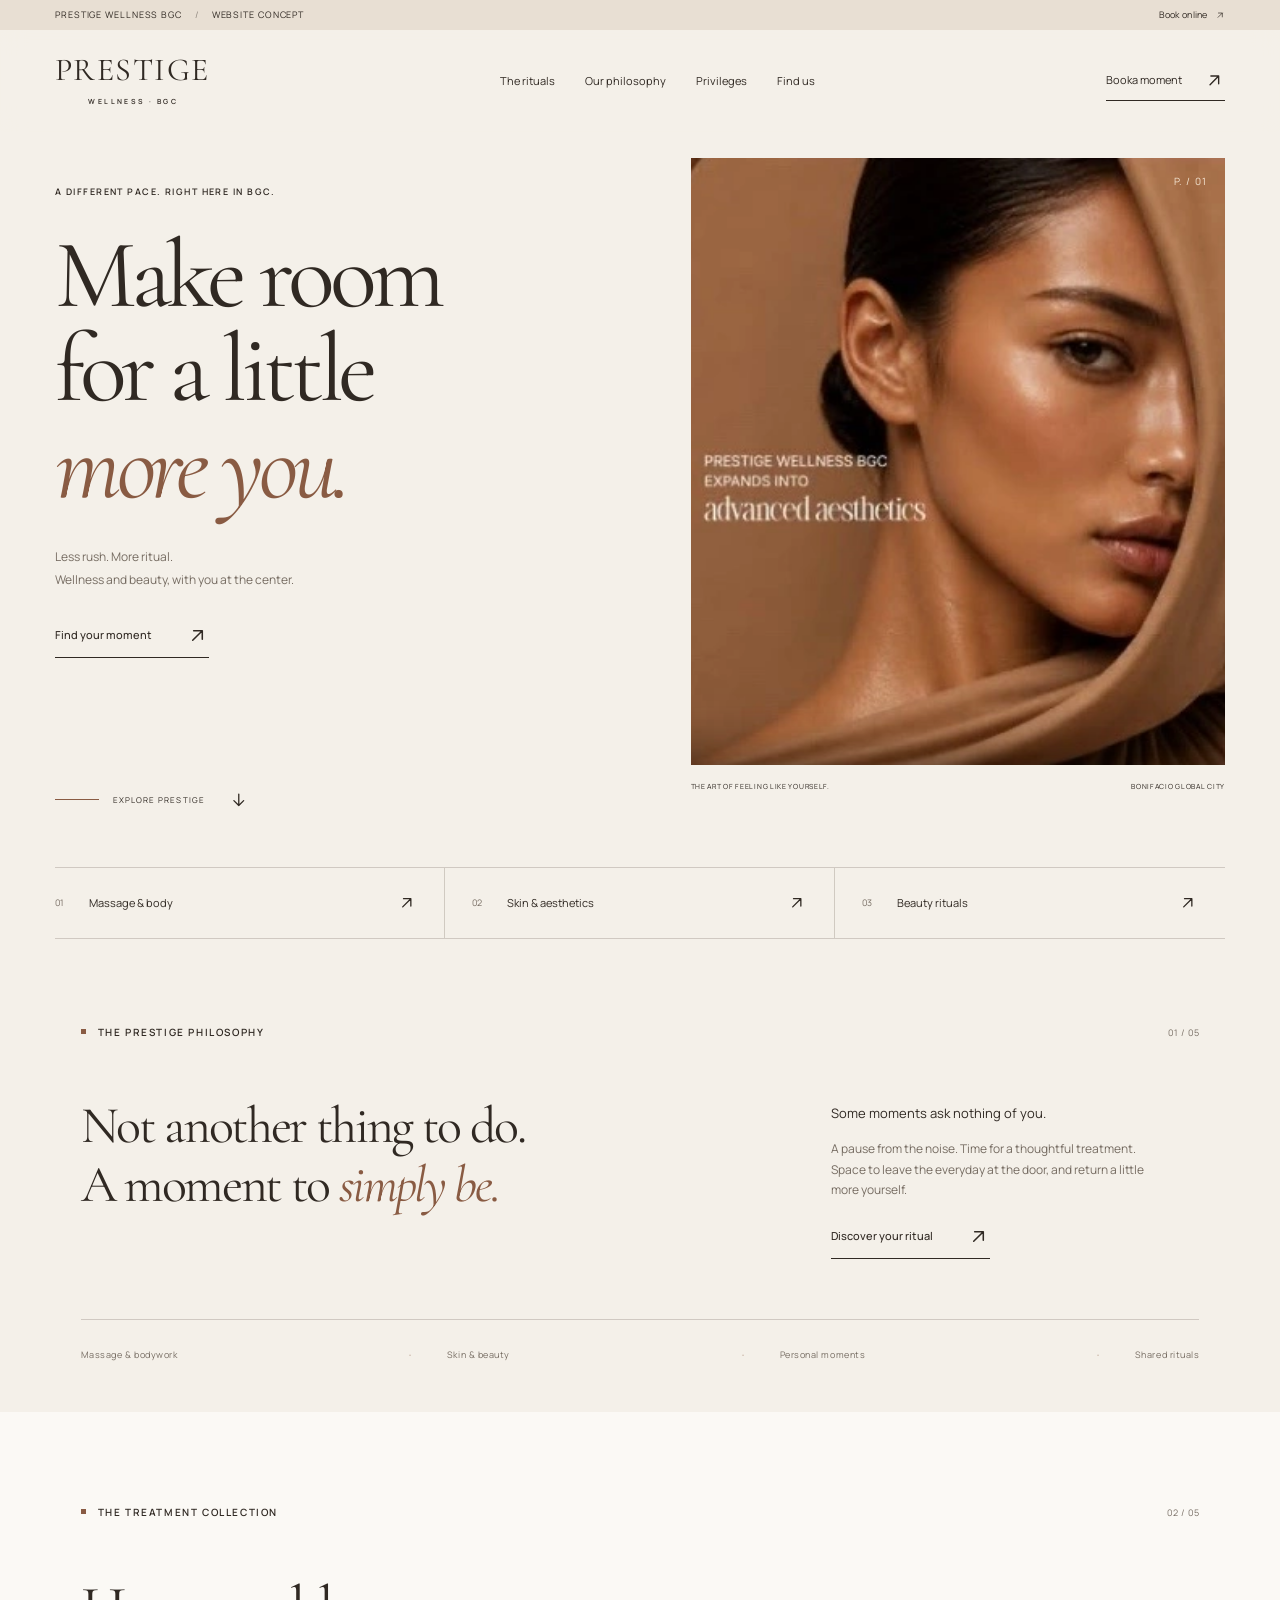
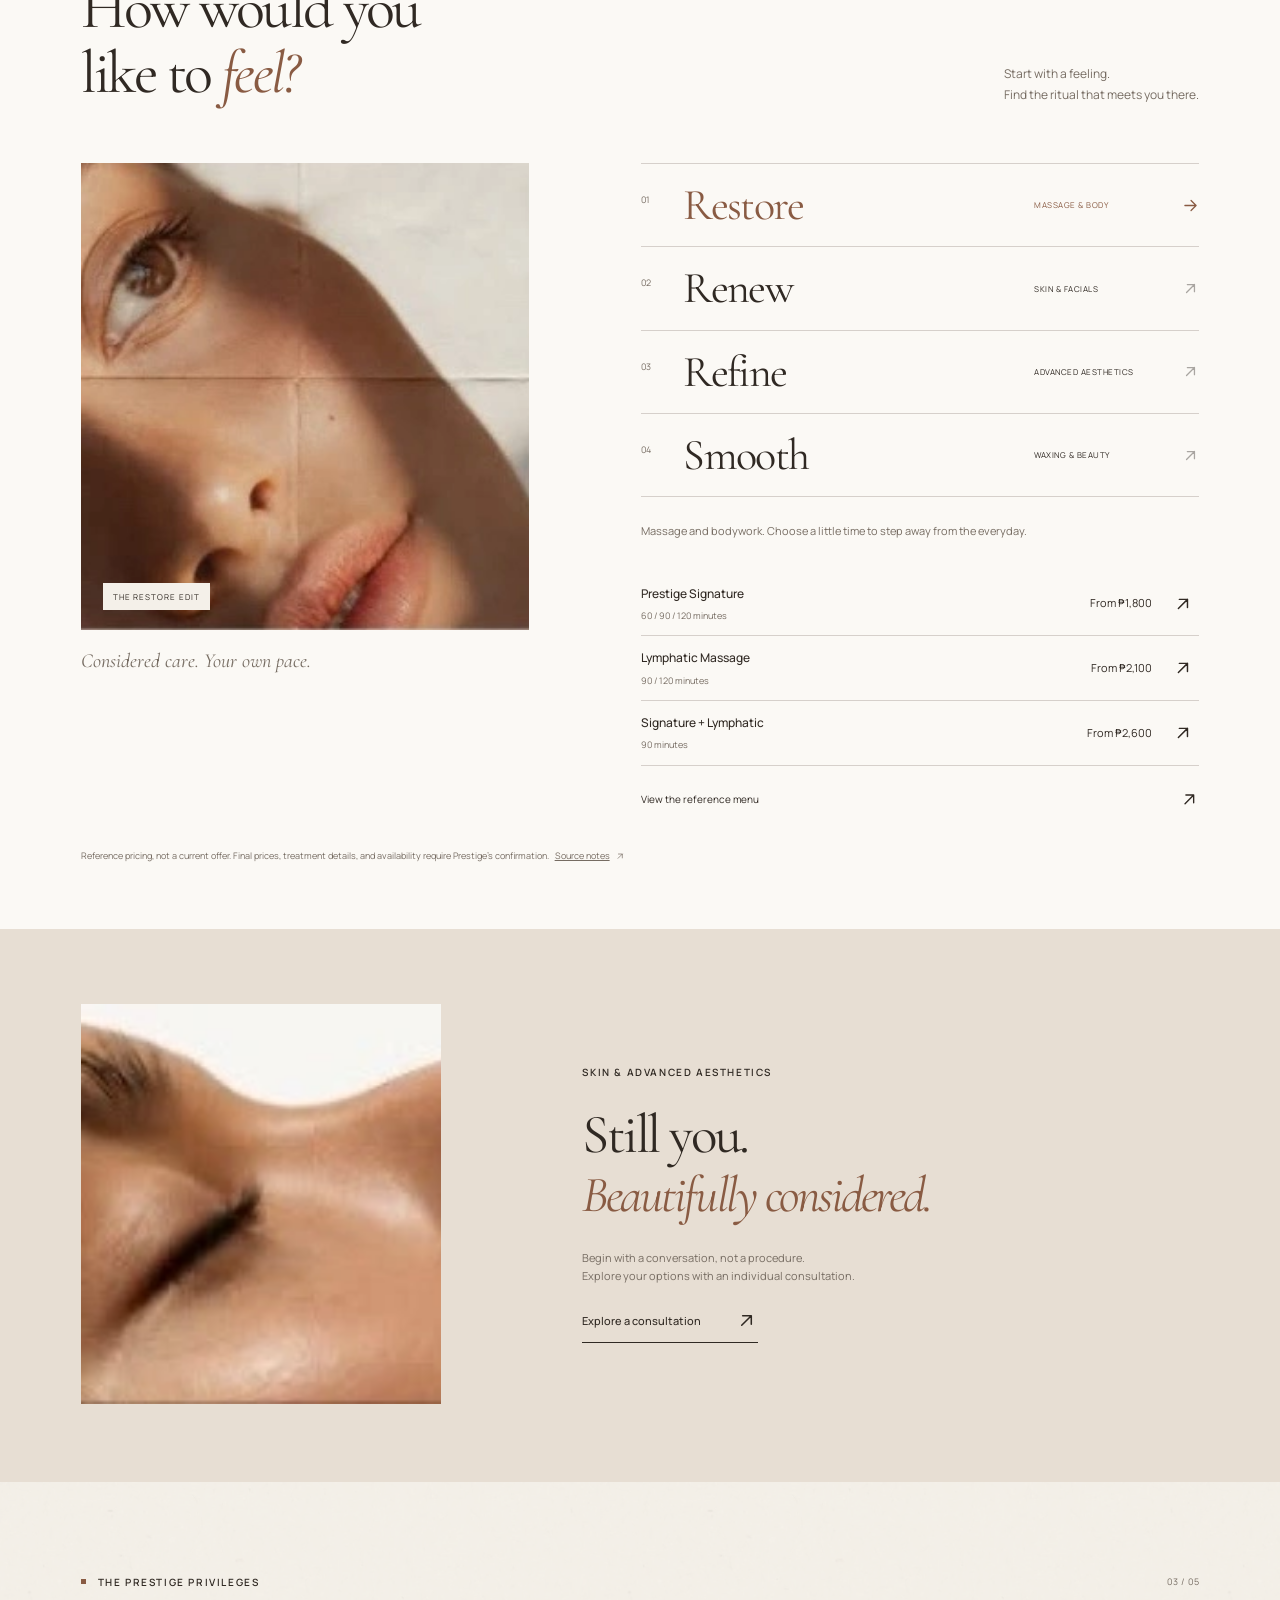
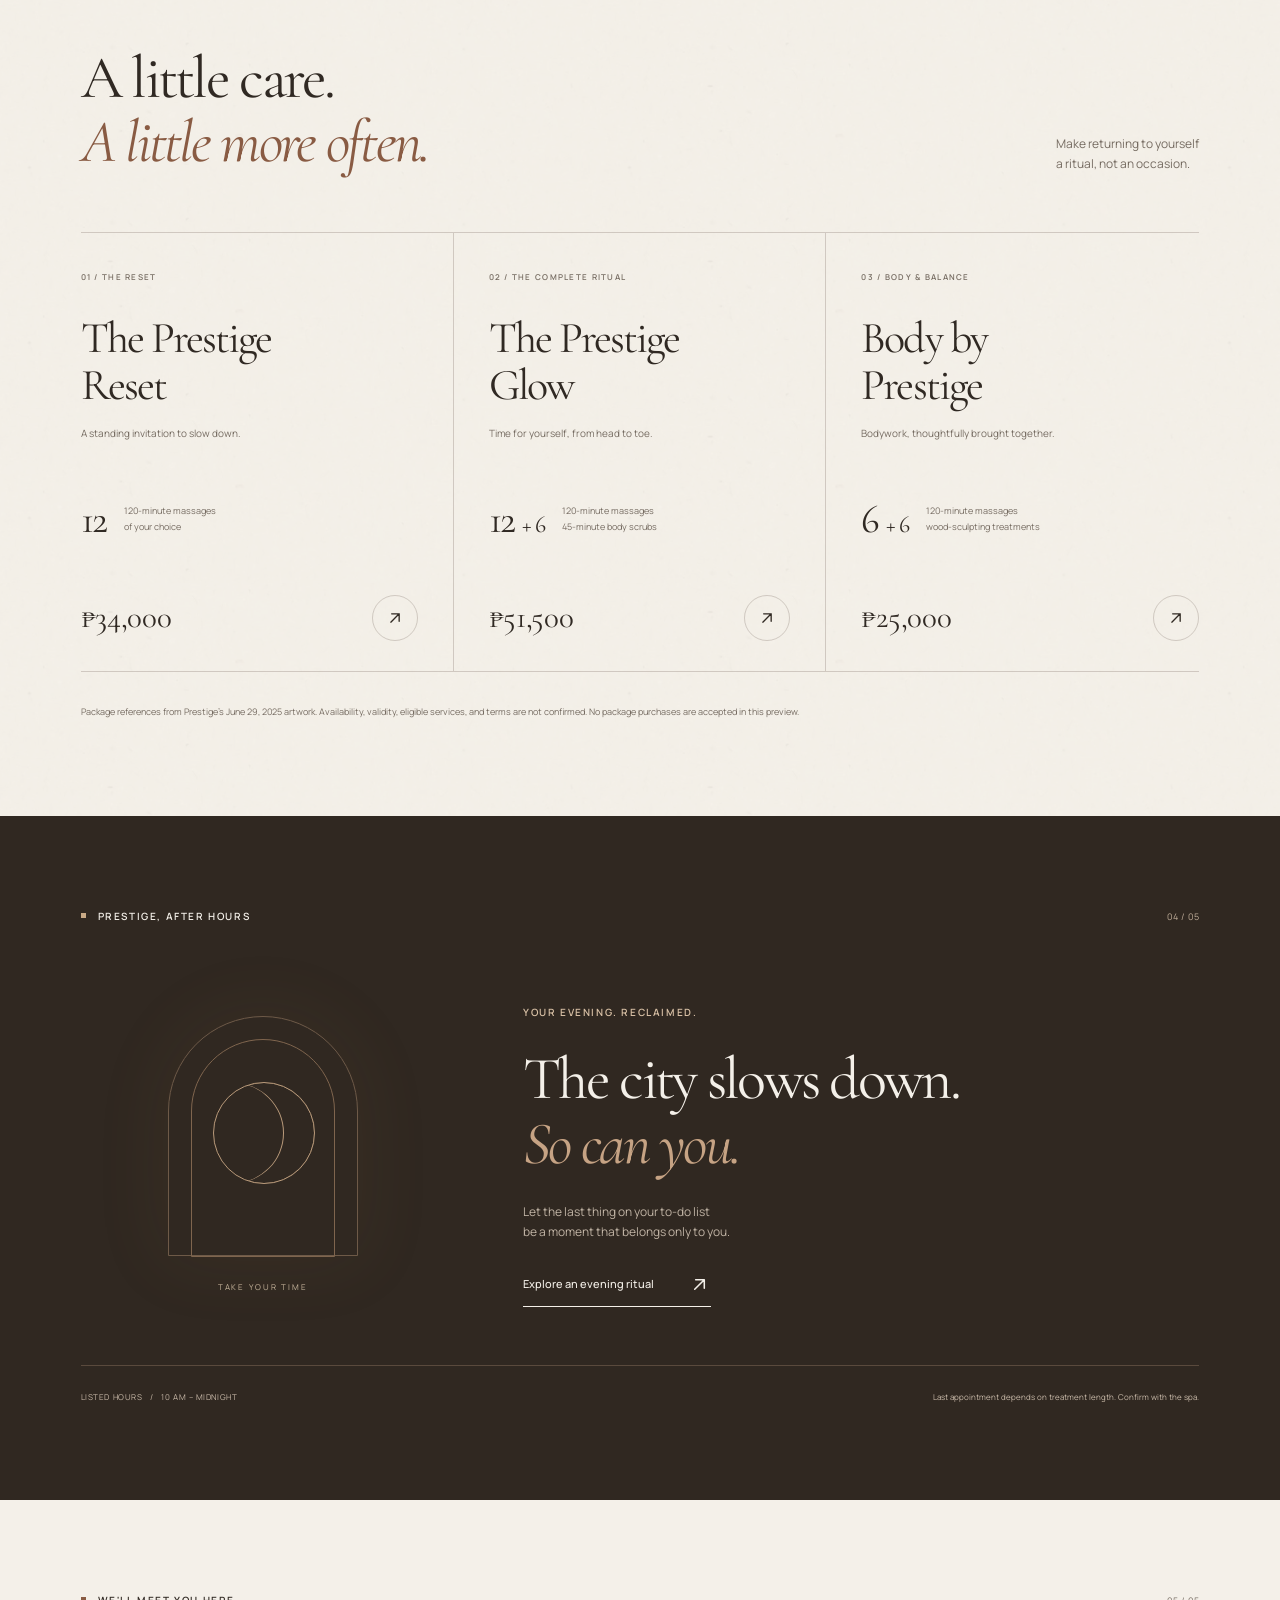
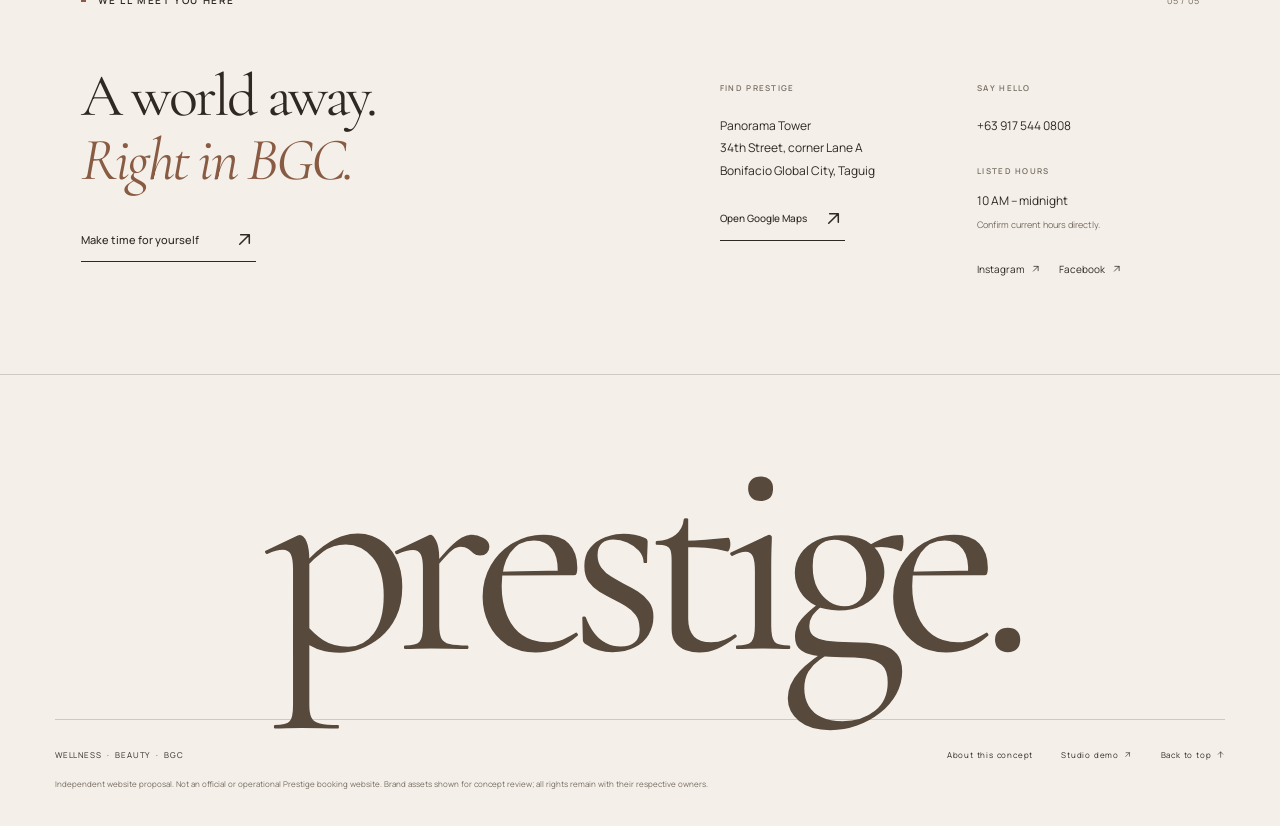
==== commit 7ac97882: "feat: route all booking CTAs to the GHL booking page Every v1 and v3 booking action now opens the Pr" ====
--- a/v1/index.html
+++ b/v1/index.html
@@ -33,7 +33,7 @@
 </svg>
 <a class="skip-link" href="#main">Skip to content</a>
 <div id="site-view">
-  <div class="concept-line"><span>PRESTIGE WELLNESS BGC <span class="concept-sep">/</span> WEBSITE CONCEPT</span><span>Booking is a demonstration <svg class="ui-icon" aria-hidden="true" viewBox="0 0 24 24"><use href="#icon-arrow-up-right"/></svg></span></div>
+  <div class="concept-line"><span>PRESTIGE WELLNESS BGC <span class="concept-sep">/</span> WEBSITE CONCEPT</span><span>Book online <svg class="ui-icon" aria-hidden="true" viewBox="0 0 24 24"><use href="#icon-arrow-up-right"/></svg></span></div>
   <header class="site-header" id="site-header">
     <a href="#home" class="wordmark" aria-label="Prestige Wellness BGC home"><span>PRESTIGE</span><small>W E L L N E S S &nbsp; &middot; &nbsp; B G C</small></a>
     <nav class="desktop-nav" aria-label="Main navigation"><a href="#rituals">The rituals</a><a href="#philosophy">Our philosophy</a><a href="#privileges">Privileges</a><a href="#visit">Find us</a></nav>
@@ -74,13 +74,13 @@
     <section class="visit section-pad" id="visit" aria-labelledby="visit-title"><div class="section-note"><span class="eyebrow">WE'LL MEET YOU HERE</span><span class="section-number">05 / 05</span></div><div class="visit-grid reveal"><div><h2 id="visit-title">A world away.<br><em>Right in BGC.</em></h2><button class="text-link" data-book="default">Make time for yourself <svg class="ui-icon" aria-hidden="true" viewBox="0 0 24 24"><use href="#icon-arrow-up-right"/></svg></button></div><div class="visit-details"><div><span class="eyebrow">FIND PRESTIGE</span><p>Panorama Tower<br>34th Street, corner Lane A<br>Bonifacio Global City, Taguig</p><a class="text-link small-link" href="https://www.google.com/maps/search/?api=1&amp;query=Prestige+Wellness+BGC+Panorama+Tower+Taguig" target="_blank" rel="noopener noreferrer">Open Google Maps <svg class="ui-icon" aria-hidden="true" viewBox="0 0 24 24"><use href="#icon-arrow-up-right"/></svg></a></div><div><span class="eyebrow">SAY HELLO</span><p><a href="tel:+639175440808">+63 917 544 0808</a></p><span class="eyebrow hours-label">LISTED HOURS</span><p>10 AM &ndash; midnight<br><small>Confirm current hours directly.</small></p><div class="social-links"><a class="inline-icon-link" href="https://www.instagram.com/prstgwellnessbgc/" target="_blank" rel="noopener noreferrer">Instagram <svg class="ui-icon" aria-hidden="true" viewBox="0 0 24 24"><use href="#icon-arrow-up-right"/></svg></a><a class="inline-icon-link" href="https://www.facebook.com/profile.php?id=61563363686619" target="_blank" rel="noopener noreferrer">Facebook <svg class="ui-icon" aria-hidden="true" viewBox="0 0 24 24"><use href="#icon-arrow-up-right"/></svg></a></div></div></div></div></section>
   </main>
   <footer class="site-footer"><div class="footer-wordmark" aria-hidden="true">prestige.</div><div class="footer-bottom"><span>WELLNESS &nbsp;&middot;&nbsp; BEAUTY &nbsp;&middot;&nbsp; BGC</span><div><button data-action="sources">About this concept</button><a class="inline-icon-link" href="#studio">Studio demo <svg class="ui-icon" aria-hidden="true" viewBox="0 0 24 24"><use href="#icon-arrow-up-right"/></svg></a><a class="inline-icon-link" href="#home" aria-label="Back to top">Back to top <svg class="ui-icon" aria-hidden="true" viewBox="0 0 24 24"><use href="#icon-arrow-up"/></svg></a></div></div><p class="footer-disclosure">Independent website proposal. Not an official or operational Prestige booking website. Brand assets shown for concept review; all rights remain with their respective owners.</p></footer>
-  <div class="mobile-book-bar"><span>A moment, just for you.<small>BOOKING PREVIEW</small></span><button data-book="default">Book <svg class="ui-icon" aria-hidden="true" viewBox="0 0 24 24"><use href="#icon-arrow-up-right"/></svg></button></div>
+  <div class="mobile-book-bar"><span>A moment, just for you.<small>BOOK ONLINE</small></span><button data-book="default">Book <svg class="ui-icon" aria-hidden="true" viewBox="0 0 24 24"><use href="#icon-arrow-up-right"/></svg></button></div>
 </div>
 <div id="studio-view" hidden>
   <aside class="studio-sidebar"><a href="#home" class="wordmark"><span>PRESTIGE</span><small>WELLNESS / STUDIO</small></a><div class="studio-badge">OPERATIONS DEMO</div><nav aria-label="Studio navigation"><button data-studio="overview" class="active"><svg class="ui-icon" aria-hidden="true" viewBox="0 0 24 24"><use href="#icon-overview"/></svg> Overview</button><button data-studio="appointments"><svg class="ui-icon" aria-hidden="true" viewBox="0 0 24 24"><use href="#icon-calendar"/></svg> Appointments</button><button data-studio="packages"><svg class="ui-icon" aria-hidden="true" viewBox="0 0 24 24"><use href="#icon-diamond"/></svg> Guest privileges</button><button data-studio="catalogue"><svg class="ui-icon" aria-hidden="true" viewBox="0 0 24 24"><use href="#icon-list"/></svg> Service catalogue</button></nav><div class="sidebar-bottom"><p>Thoughtful outside.<br>Considered within.</p><a class="inline-icon-link" href="#home"><svg class="ui-icon" aria-hidden="true" viewBox="0 0 24 24"><use href="#icon-arrow-left"/></svg> Guest experience</a><button data-action="reset-demo">Reset demo data</button></div></aside>
   <main class="studio-main" id="studio-main"><div class="studio-topline"><span><i class="demo-dot"></i> SIMULATED DATA &middot; THIS BROWSER ONLY</span><a class="inline-icon-link" href="#home">Guest site <svg class="ui-icon" aria-hidden="true" viewBox="0 0 24 24"><use href="#icon-arrow-up-right"/></svg></a></div><div id="studio-content"></div></main>
 </div>
-<dialog id="mobile-menu" class="mobile-menu" aria-labelledby="mobile-menu-title"><div class="mobile-menu-head"><span class="eyebrow" id="mobile-menu-title">PRESTIGE WELLNESS</span><button class="icon-close" data-close="mobile-menu" aria-label="Close menu"><svg class="ui-icon" aria-hidden="true" viewBox="0 0 24 24"><use href="#icon-close"/></svg></button></div><nav aria-label="Mobile navigation"><a href="#rituals">The rituals <span>01</span></a><a href="#philosophy">Our philosophy <span>02</span></a><a href="#privileges">Privileges <span>03</span></a><a href="#visit">Find us <span>04</span></a></nav><button class="solid-button" data-book="default">Book a moment <svg class="ui-icon" aria-hidden="true" viewBox="0 0 24 24"><use href="#icon-arrow-up-right"/></svg></button><p class="fine-print">A concept preview. No live bookings.</p></dialog>
+<dialog id="mobile-menu" class="mobile-menu" aria-labelledby="mobile-menu-title"><div class="mobile-menu-head"><span class="eyebrow" id="mobile-menu-title">PRESTIGE WELLNESS</span><button class="icon-close" data-close="mobile-menu" aria-label="Close menu"><svg class="ui-icon" aria-hidden="true" viewBox="0 0 24 24"><use href="#icon-close"/></svg></button></div><nav aria-label="Mobile navigation"><a href="#rituals">The rituals <span>01</span></a><a href="#philosophy">Our philosophy <span>02</span></a><a href="#privileges">Privileges <span>03</span></a><a href="#visit">Find us <span>04</span></a></nav><button class="solid-button" data-book="default">Book a moment <svg class="ui-icon" aria-hidden="true" viewBox="0 0 24 24"><use href="#icon-arrow-up-right"/></svg></button><p class="fine-print">Book online with Prestige.</p></dialog>
 <dialog id="booking-dialog" class="booking-dialog" aria-labelledby="booking-title"><div class="booking-layout"><aside class="booking-aside"><a class="wordmark" href="#home" data-close="booking-dialog"><span>PRESTIGE</span><small>WELLNESS &middot; BGC</small></a><div class="booking-aside-middle"><p class="eyebrow">A LITTLE TIME, JUST FOR YOU.</p><h2>Your moment<br><em>starts here.</em></h2><div id="booking-summary"></div></div><p class="booking-demo-note"><span class="demo-dot"></span> CONCEPT PREVIEW<br><span>No live availability. No payment.<br>No personal details required.</span></p></aside><div class="booking-main"><div class="booking-top"><span id="booking-progress" class="eyebrow">01 / YOUR RITUAL</span><button class="icon-close" data-close="booking-dialog" aria-label="Close booking preview"><svg class="ui-icon" aria-hidden="true" viewBox="0 0 24 24"><use href="#icon-close"/></svg></button></div><div id="booking-body"></div><div id="booking-footer" class="booking-footer"></div></div></div></dialog>
 <dialog id="info-dialog" class="info-dialog" aria-labelledby="info-title"><button class="icon-close info-close" data-close="info-dialog" aria-label="Close details"><svg class="ui-icon" aria-hidden="true" viewBox="0 0 24 24"><use href="#icon-close"/></svg></button><div id="info-content"></div></dialog>
 <div class="toast" id="toast" role="status" aria-live="polite"></div>
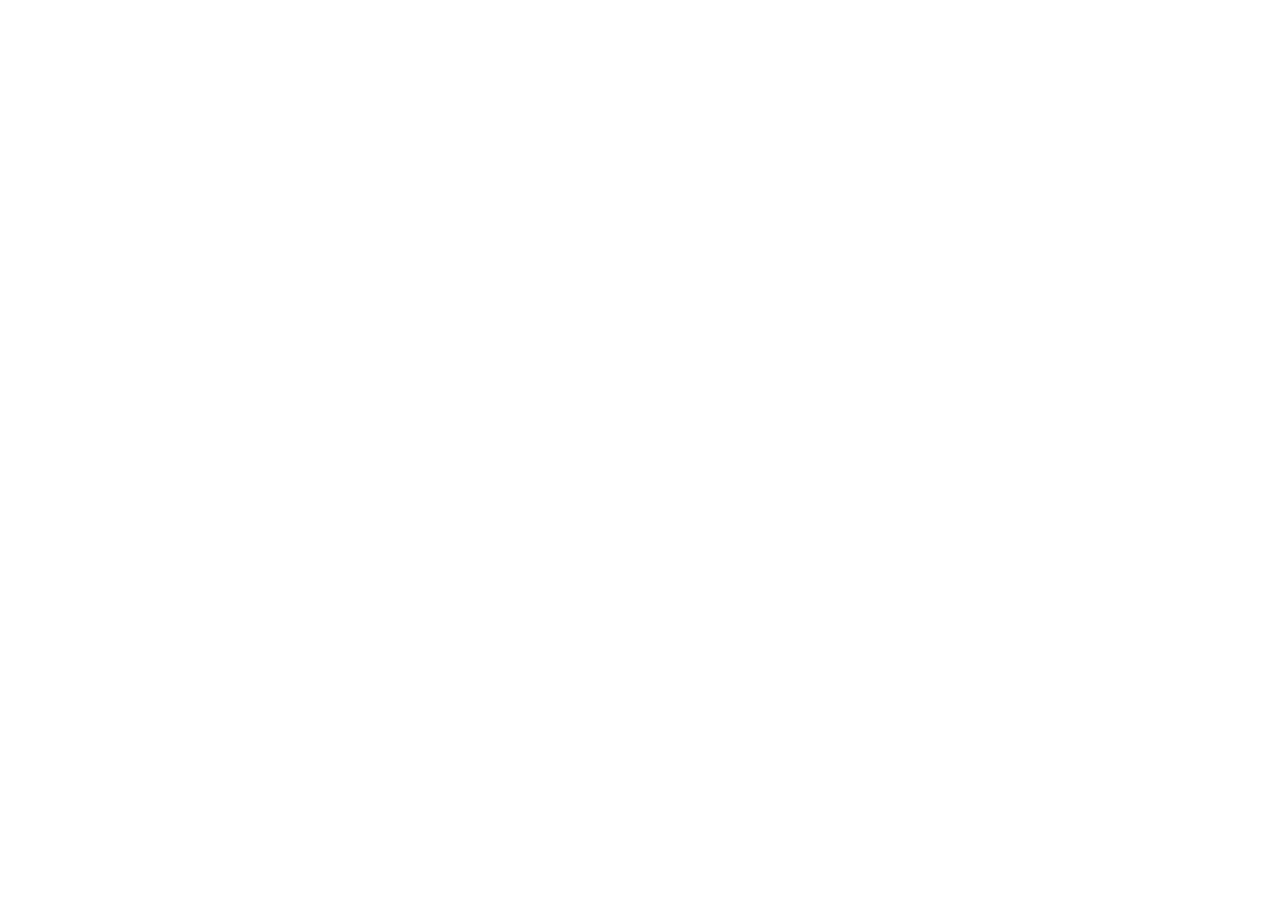
==== commit 9c81cdfd: "feat: promote Prestige v3 to main site" ====
--- a/v1/index.html
+++ b/v1/index.html
@@ -2,87 +2,12 @@
 <html lang="en">
 <head>
   <meta charset="utf-8">
-  <meta name="viewport" content="width=device-width, initial-scale=1, viewport-fit=cover">
-  <meta name="theme-color" content="#f4f0e9">
-  <meta name="robots" content="noindex,nofollow">
-  <meta name="description" content="An independent website concept for Prestige Wellness BGC. Explore wellness, beauty, and a demonstration booking experience. Not a live booking service.">
-  <title>Prestige Wellness BGC &mdash; A little more you.</title>
-  <link rel="icon" href="assets/favicon.svg" type="image/svg+xml">
-  <link rel="preconnect" href="https://fonts.googleapis.com">
-  <link rel="preconnect" href="https://fonts.gstatic.com" crossorigin>
-  <link href="https://fonts.googleapis.com/css2?family=Cormorant+Garamond:ital,wght@0,400;0,500;0,600;1,400;1,500&family=Manrope:wght@400;450;500;550;600;650&display=swap" rel="stylesheet">
-  <link rel="stylesheet" href="style.css">
-  <script defer src="app.js"></script>
+  <meta name="robots" content="noindex">
+  <meta http-equiv="refresh" content="0; url=https://hiprestige.meetgalley.com/">
+  <link rel="canonical" href="https://hiprestige.meetgalley.com/">
+  <title>Prestige Wellness BGC</title>
 </head>
 <body>
-<svg class="svg-sprite" aria-hidden="true" focusable="false">
-  <symbol id="icon-arrow-up-right" viewBox="0 0 24 24"><path d="M7 17 17 7M8 7h9v9"/></symbol>
-  <symbol id="icon-arrow-right" viewBox="0 0 24 24"><path d="M5 12h14M13 6l6 6-6 6"/></symbol>
-  <symbol id="icon-arrow-left" viewBox="0 0 24 24"><path d="M19 12H5M11 6l-6 6 6 6"/></symbol>
-  <symbol id="icon-arrow-down" viewBox="0 0 24 24"><path d="M12 5v14M6 13l6 6 6-6"/></symbol>
-  <symbol id="icon-arrow-up" viewBox="0 0 24 24"><path d="M12 19V5M6 11l6-6 6 6"/></symbol>
-  <symbol id="icon-close" viewBox="0 0 24 24"><path d="m6 6 12 12M18 6 6 18"/></symbol>
-  <symbol id="icon-check" viewBox="0 0 24 24"><path d="m5 12 4 4L19 6"/></symbol>
-  <symbol id="icon-menu" viewBox="0 0 24 24"><path d="M4 8h16M4 16h16"/></symbol>
-  <symbol id="icon-overview" viewBox="0 0 24 24"><rect x="4" y="4" width="6" height="6" rx="1"/><rect x="14" y="4" width="6" height="6" rx="1"/><rect x="4" y="14" width="6" height="6" rx="1"/><rect x="14" y="14" width="6" height="6" rx="1"/></symbol>
-  <symbol id="icon-calendar" viewBox="0 0 24 24"><path d="M6 3v3M18 3v3M4 9h16M5 5h14a1 1 0 0 1 1 1v14H4V6a1 1 0 0 1 1-1Z"/></symbol>
-  <symbol id="icon-diamond" viewBox="0 0 24 24"><path d="m12 3 9 9-9 9-9-9 9-9Z"/></symbol>
-  <symbol id="icon-list" viewBox="0 0 24 24"><path d="M9 6h11M9 12h11M9 18h11M4 6h.01M4 12h.01M4 18h.01"/></symbol>
-  <symbol id="icon-download" viewBox="0 0 24 24"><path d="M12 4v11M7 10l5 5 5-5M5 20h14"/></symbol>
-  <symbol id="icon-plus" viewBox="0 0 24 24"><path d="M12 5v14M5 12h14"/></symbol>
-</svg>
-<a class="skip-link" href="#main">Skip to content</a>
-<div id="site-view">
-  <div class="concept-line"><span>PRESTIGE WELLNESS BGC <span class="concept-sep">/</span> WEBSITE CONCEPT</span><span>Book online <svg class="ui-icon" aria-hidden="true" viewBox="0 0 24 24"><use href="#icon-arrow-up-right"/></svg></span></div>
-  <header class="site-header" id="site-header">
-    <a href="#home" class="wordmark" aria-label="Prestige Wellness BGC home"><span>PRESTIGE</span><small>W E L L N E S S &nbsp; &middot; &nbsp; B G C</small></a>
-    <nav class="desktop-nav" aria-label="Main navigation"><a href="#rituals">The rituals</a><a href="#philosophy">Our philosophy</a><a href="#privileges">Privileges</a><a href="#visit">Find us</a></nav>
-    <div class="header-actions"><button class="book-link" data-book="default"><span class="book-label"><span>Book</span><span class="book-long"> a moment</span></span><svg class="ui-icon" aria-hidden="true" viewBox="0 0 24 24"><use href="#icon-arrow-up-right"/></svg></button><button class="menu-button" id="menu-open" aria-label="Open menu" aria-haspopup="dialog"><svg class="ui-icon" aria-hidden="true" viewBox="0 0 24 24"><use href="#icon-menu"/></svg></button></div>
-  </header>
-  <main id="main">
-    <section class="hero" id="home" aria-labelledby="hero-title">
-      <div class="hero-copy">
-        <p class="eyebrow hero-enter">A DIFFERENT PACE. RIGHT HERE IN BGC.</p>
-        <h1 id="hero-title"><span class="hero-line">Make room</span><span class="hero-line">for a little</span><span class="hero-line"><em>more you.</em></span></h1>
-        <p class="hero-description hero-enter">Less rush. More ritual.<br>Wellness and beauty, with you at the center.</p>
-        <button class="text-link hero-enter" data-book="default">Find your moment <svg class="ui-icon" aria-hidden="true" viewBox="0 0 24 24"><use href="#icon-arrow-up-right"/></svg></button>
-        <a class="hero-scroll" href="#rituals"><span class="scroll-line" aria-hidden="true"></span>EXPLORE PRESTIGE <svg class="ui-icon" aria-hidden="true" viewBox="0 0 24 24"><use href="#icon-arrow-down"/></svg></a>
-      </div>
-      <div class="hero-art">
-        <div class="hero-photo-wrap"><img class="hero-photo" src="assets/portrait.webp" alt="Warm-toned beauty photography from Prestige Wellness BGC's supplied brand artwork" width="750" height="752" fetchpriority="high"><div class="photo-shade"></div><span class="photo-index">P. / 01</span></div>
-        <div class="hero-caption"><span>THE ART OF FEELING LIKE YOURSELF.</span><span>BONIFACIO GLOBAL CITY</span></div>
-      </div>
-    </section>
-    <div class="chapter-strip" aria-label="Explore treatment categories"><a href="#rituals" data-category="restore"><span>01</span> Massage &amp; body <svg class="ui-icon" aria-hidden="true" viewBox="0 0 24 24"><use href="#icon-arrow-up-right"/></svg></a><a href="#rituals" data-category="renew"><span>02</span> Skin &amp; aesthetics <svg class="ui-icon" aria-hidden="true" viewBox="0 0 24 24"><use href="#icon-arrow-up-right"/></svg></a><a href="#rituals" data-category="smooth"><span>03</span> Beauty rituals <svg class="ui-icon" aria-hidden="true" viewBox="0 0 24 24"><use href="#icon-arrow-up-right"/></svg></a></div>
-    <section class="philosophy section-pad" id="philosophy" aria-labelledby="philosophy-title">
-      <div class="section-note"><span class="eyebrow">THE PRESTIGE PHILOSOPHY</span><span class="section-number">01 / 05</span></div>
-      <div class="philosophy-grid reveal"><h2 id="philosophy-title">Not another thing to do.<br>A moment to <em>simply be.</em></h2><div class="philosophy-body"><p>Some moments ask nothing of you.</p><p>A pause from the noise. Time for a thoughtful treatment. Space to leave the everyday at the door, and return a little more yourself.</p><a class="text-link" href="#rituals">Discover your ritual <svg class="ui-icon" aria-hidden="true" viewBox="0 0 24 24"><use href="#icon-arrow-up-right"/></svg></a></div></div>
-      <div class="quiet-details reveal"><span>Massage &amp; bodywork</span><span>Skin &amp; beauty</span><span>Personal moments</span><span>Shared rituals</span></div>
-    </section>
-    <section class="rituals section-pad" id="rituals" aria-labelledby="rituals-title">
-      <div class="section-note"><span class="eyebrow">THE TREATMENT COLLECTION</span><span class="section-number">02 / 05</span></div>
-      <div class="section-heading reveal"><h2 id="rituals-title">How would you<br>like to <em>feel?</em></h2><p>Start with a feeling.<br>Find the ritual that meets you there.</p></div>
-      <div class="ritual-layout reveal">
-        <div class="ritual-visual"><div class="ritual-image-frame"><img id="ritual-image" src="assets/skin-detail.webp" width="536" height="514" alt="A close-up from Prestige's warm, editorial beauty imagery" loading="lazy"><span class="image-label" id="ritual-image-label">THE RESTORE EDIT</span></div><p class="image-footnote">Considered care. Your own pace.</p></div>
-        <div class="ritual-index"><div class="ritual-tabs" role="tablist" aria-label="Treatment collection"><button id="tab-restore" role="tab" aria-selected="true" aria-controls="ritual-panel" data-ritual="restore" tabindex="0"><span class="tab-number">01</span><span class="tab-name">Restore</span><span class="tab-description">MASSAGE &amp; BODY</span><svg class="ui-icon tab-arrow" aria-hidden="true" viewBox="0 0 24 24"><use href="#icon-arrow-up-right"/></svg></button><button id="tab-renew" role="tab" aria-selected="false" aria-controls="ritual-panel" data-ritual="renew" tabindex="-1"><span class="tab-number">02</span><span class="tab-name">Renew</span><span class="tab-description">SKIN &amp; FACIALS</span><svg class="ui-icon tab-arrow" aria-hidden="true" viewBox="0 0 24 24"><use href="#icon-arrow-up-right"/></svg></button><button id="tab-refine" role="tab" aria-selected="false" aria-controls="ritual-panel" data-ritual="refine" tabindex="-1"><span class="tab-number">03</span><span class="tab-name">Refine</span><span class="tab-description">ADVANCED AESTHETICS</span><svg class="ui-icon tab-arrow" aria-hidden="true" viewBox="0 0 24 24"><use href="#icon-arrow-up-right"/></svg></button><button id="tab-smooth" role="tab" aria-selected="false" aria-controls="ritual-panel" data-ritual="smooth" tabindex="-1"><span class="tab-number">04</span><span class="tab-name">Smooth</span><span class="tab-description">WAXING &amp; BEAUTY</span><svg class="ui-icon tab-arrow" aria-hidden="true" viewBox="0 0 24 24"><use href="#icon-arrow-up-right"/></svg></button></div><div class="ritual-panel" role="tabpanel" id="ritual-panel" aria-labelledby="tab-restore"></div><button class="menu-link" data-action="full-menu">View the reference menu <svg class="ui-icon" aria-hidden="true" viewBox="0 0 24 24"><use href="#icon-arrow-up-right"/></svg></button></div>
-      </div>
-      <p class="price-note">Reference pricing, not a current offer. Final prices, treatment details, and availability require Prestige's confirmation. <button class="inline-icon-link" data-action="sources">Source notes <svg class="ui-icon" aria-hidden="true" viewBox="0 0 24 24"><use href="#icon-arrow-up-right"/></svg></button></p>
-    </section>
-    <section class="skin-story" aria-labelledby="skin-title"><div class="skin-image"><img src="assets/stillness.webp" alt="A relaxed profile from Prestige's supplied advanced-aesthetics artwork" width="1125" height="381" loading="lazy"></div><div class="skin-story-copy reveal"><p class="eyebrow">SKIN &amp; ADVANCED AESTHETICS</p><h2 id="skin-title">Still you.<br><em>Beautifully considered.</em></h2><div class="skin-bottom"><p>Begin with a conversation, not a procedure.<br>Explore your options with an individual consultation.</p><button class="text-link" data-book="consultation">Explore a consultation <svg class="ui-icon" aria-hidden="true" viewBox="0 0 24 24"><use href="#icon-arrow-up-right"/></svg></button></div></div></section>
-    <section class="privileges section-pad" id="privileges" aria-labelledby="privileges-title"><div class="section-note"><span class="eyebrow">THE PRESTIGE PRIVILEGES</span><span class="section-number">03 / 05</span></div><div class="section-heading reveal"><h2 id="privileges-title">A little care.<br><em>A little more often.</em></h2><p>Make returning to yourself<br>a ritual, not an occasion.</p></div><div class="package-grid reveal"><article class="package"><span class="eyebrow">01 / THE RESET</span><h3>The Prestige<br>Reset</h3><p class="package-intro">A standing invitation to slow down.</p><div class="package-inclusion"><strong>12</strong><span>120-minute massages<br>of your choice</span></div><div class="package-bottom"><span class="package-price">&#8369;34,000</span><button class="round-arrow" data-package="reset" aria-label="Explore The Prestige Reset"><svg class="ui-icon" aria-hidden="true" viewBox="0 0 24 24"><use href="#icon-arrow-up-right"/></svg></button></div></article><article class="package"><span class="eyebrow">02 / THE COMPLETE RITUAL</span><h3>The Prestige<br>Glow</h3><p class="package-intro">Time for yourself, from head to toe.</p><div class="package-inclusion"><strong>12 <i>+ 6</i></strong><span>120-minute massages<br>45-minute body scrubs</span></div><div class="package-bottom"><span class="package-price">&#8369;51,500</span><button class="round-arrow" data-package="glow" aria-label="Explore The Prestige Glow"><svg class="ui-icon" aria-hidden="true" viewBox="0 0 24 24"><use href="#icon-arrow-up-right"/></svg></button></div></article><article class="package"><span class="eyebrow">03 / BODY &amp; BALANCE</span><h3>Body by<br>Prestige</h3><p class="package-intro">Bodywork, thoughtfully brought together.</p><div class="package-inclusion"><strong>6 <i>+ 6</i></strong><span>120-minute massages<br>wood-sculpting treatments</span></div><div class="package-bottom"><span class="package-price">&#8369;25,000</span><button class="round-arrow" data-package="body" aria-label="Explore Body by Prestige"><svg class="ui-icon" aria-hidden="true" viewBox="0 0 24 24"><use href="#icon-arrow-up-right"/></svg></button></div></article></div><p class="price-note">Package references from Prestige's June 29, 2025 artwork. Availability, validity, eligible services, and terms are not confirmed. No package purchases are accepted in this preview.</p></section>
-    <section class="after-dark section-pad" id="evening" aria-labelledby="evening-title"><div class="section-note"><span class="eyebrow">PRESTIGE, AFTER HOURS</span><span class="section-number">04 / 05</span></div><div class="after-dark-inner reveal"><div class="evening-mark" aria-hidden="true"><span></span><small>TAKE YOUR TIME</small></div><div><p class="eyebrow">YOUR EVENING. RECLAIMED.</p><h2 id="evening-title">The city slows down.<br><em>So can you.</em></h2><p>Let the last thing on your to-do list<br>be a moment that belongs only to you.</p><button class="text-link light" data-book="default" data-evening="true">Explore an evening ritual <svg class="ui-icon" aria-hidden="true" viewBox="0 0 24 24"><use href="#icon-arrow-up-right"/></svg></button></div></div><div class="evening-footer"><span>LISTED HOURS &nbsp; / &nbsp; 10 AM &ndash; MIDNIGHT</span><span>Last appointment depends on treatment length. Confirm with the spa.</span></div></section>
-    <section class="visit section-pad" id="visit" aria-labelledby="visit-title"><div class="section-note"><span class="eyebrow">WE'LL MEET YOU HERE</span><span class="section-number">05 / 05</span></div><div class="visit-grid reveal"><div><h2 id="visit-title">A world away.<br><em>Right in BGC.</em></h2><button class="text-link" data-book="default">Make time for yourself <svg class="ui-icon" aria-hidden="true" viewBox="0 0 24 24"><use href="#icon-arrow-up-right"/></svg></button></div><div class="visit-details"><div><span class="eyebrow">FIND PRESTIGE</span><p>Panorama Tower<br>34th Street, corner Lane A<br>Bonifacio Global City, Taguig</p><a class="text-link small-link" href="https://www.google.com/maps/search/?api=1&amp;query=Prestige+Wellness+BGC+Panorama+Tower+Taguig" target="_blank" rel="noopener noreferrer">Open Google Maps <svg class="ui-icon" aria-hidden="true" viewBox="0 0 24 24"><use href="#icon-arrow-up-right"/></svg></a></div><div><span class="eyebrow">SAY HELLO</span><p><a href="tel:+639175440808">+63 917 544 0808</a></p><span class="eyebrow hours-label">LISTED HOURS</span><p>10 AM &ndash; midnight<br><small>Confirm current hours directly.</small></p><div class="social-links"><a class="inline-icon-link" href="https://www.instagram.com/prstgwellnessbgc/" target="_blank" rel="noopener noreferrer">Instagram <svg class="ui-icon" aria-hidden="true" viewBox="0 0 24 24"><use href="#icon-arrow-up-right"/></svg></a><a class="inline-icon-link" href="https://www.facebook.com/profile.php?id=61563363686619" target="_blank" rel="noopener noreferrer">Facebook <svg class="ui-icon" aria-hidden="true" viewBox="0 0 24 24"><use href="#icon-arrow-up-right"/></svg></a></div></div></div></div></section>
-  </main>
-  <footer class="site-footer"><div class="footer-wordmark" aria-hidden="true">prestige.</div><div class="footer-bottom"><span>WELLNESS &nbsp;&middot;&nbsp; BEAUTY &nbsp;&middot;&nbsp; BGC</span><div><button data-action="sources">About this concept</button><a class="inline-icon-link" href="#studio">Studio demo <svg class="ui-icon" aria-hidden="true" viewBox="0 0 24 24"><use href="#icon-arrow-up-right"/></svg></a><a class="inline-icon-link" href="#home" aria-label="Back to top">Back to top <svg class="ui-icon" aria-hidden="true" viewBox="0 0 24 24"><use href="#icon-arrow-up"/></svg></a></div></div><p class="footer-disclosure">Independent website proposal. Not an official or operational Prestige booking website. Brand assets shown for concept review; all rights remain with their respective owners.</p></footer>
-  <div class="mobile-book-bar"><span>A moment, just for you.<small>BOOK ONLINE</small></span><button data-book="default">Book <svg class="ui-icon" aria-hidden="true" viewBox="0 0 24 24"><use href="#icon-arrow-up-right"/></svg></button></div>
-</div>
-<div id="studio-view" hidden>
-  <aside class="studio-sidebar"><a href="#home" class="wordmark"><span>PRESTIGE</span><small>WELLNESS / STUDIO</small></a><div class="studio-badge">OPERATIONS DEMO</div><nav aria-label="Studio navigation"><button data-studio="overview" class="active"><svg class="ui-icon" aria-hidden="true" viewBox="0 0 24 24"><use href="#icon-overview"/></svg> Overview</button><button data-studio="appointments"><svg class="ui-icon" aria-hidden="true" viewBox="0 0 24 24"><use href="#icon-calendar"/></svg> Appointments</button><button data-studio="packages"><svg class="ui-icon" aria-hidden="true" viewBox="0 0 24 24"><use href="#icon-diamond"/></svg> Guest privileges</button><button data-studio="catalogue"><svg class="ui-icon" aria-hidden="true" viewBox="0 0 24 24"><use href="#icon-list"/></svg> Service catalogue</button></nav><div class="sidebar-bottom"><p>Thoughtful outside.<br>Considered within.</p><a class="inline-icon-link" href="#home"><svg class="ui-icon" aria-hidden="true" viewBox="0 0 24 24"><use href="#icon-arrow-left"/></svg> Guest experience</a><button data-action="reset-demo">Reset demo data</button></div></aside>
-  <main class="studio-main" id="studio-main"><div class="studio-topline"><span><i class="demo-dot"></i> SIMULATED DATA &middot; THIS BROWSER ONLY</span><a class="inline-icon-link" href="#home">Guest site <svg class="ui-icon" aria-hidden="true" viewBox="0 0 24 24"><use href="#icon-arrow-up-right"/></svg></a></div><div id="studio-content"></div></main>
-</div>
-<dialog id="mobile-menu" class="mobile-menu" aria-labelledby="mobile-menu-title"><div class="mobile-menu-head"><span class="eyebrow" id="mobile-menu-title">PRESTIGE WELLNESS</span><button class="icon-close" data-close="mobile-menu" aria-label="Close menu"><svg class="ui-icon" aria-hidden="true" viewBox="0 0 24 24"><use href="#icon-close"/></svg></button></div><nav aria-label="Mobile navigation"><a href="#rituals">The rituals <span>01</span></a><a href="#philosophy">Our philosophy <span>02</span></a><a href="#privileges">Privileges <span>03</span></a><a href="#visit">Find us <span>04</span></a></nav><button class="solid-button" data-book="default">Book a moment <svg class="ui-icon" aria-hidden="true" viewBox="0 0 24 24"><use href="#icon-arrow-up-right"/></svg></button><p class="fine-print">Book online with Prestige.</p></dialog>
-<dialog id="booking-dialog" class="booking-dialog" aria-labelledby="booking-title"><div class="booking-layout"><aside class="booking-aside"><a class="wordmark" href="#home" data-close="booking-dialog"><span>PRESTIGE</span><small>WELLNESS &middot; BGC</small></a><div class="booking-aside-middle"><p class="eyebrow">A LITTLE TIME, JUST FOR YOU.</p><h2>Your moment<br><em>starts here.</em></h2><div id="booking-summary"></div></div><p class="booking-demo-note"><span class="demo-dot"></span> CONCEPT PREVIEW<br><span>No live availability. No payment.<br>No personal details required.</span></p></aside><div class="booking-main"><div class="booking-top"><span id="booking-progress" class="eyebrow">01 / YOUR RITUAL</span><button class="icon-close" data-close="booking-dialog" aria-label="Close booking preview"><svg class="ui-icon" aria-hidden="true" viewBox="0 0 24 24"><use href="#icon-close"/></svg></button></div><div id="booking-body"></div><div id="booking-footer" class="booking-footer"></div></div></div></dialog>
-<dialog id="info-dialog" class="info-dialog" aria-labelledby="info-title"><button class="icon-close info-close" data-close="info-dialog" aria-label="Close details"><svg class="ui-icon" aria-hidden="true" viewBox="0 0 24 24"><use href="#icon-close"/></svg></button><div id="info-content"></div></dialog>
-<div class="toast" id="toast" role="status" aria-live="polite"></div>
+  <p>This version has been retired. <a href="https://hiprestige.meetgalley.com/">Visit the Prestige Wellness website</a>.</p>
 </body>
 </html>
